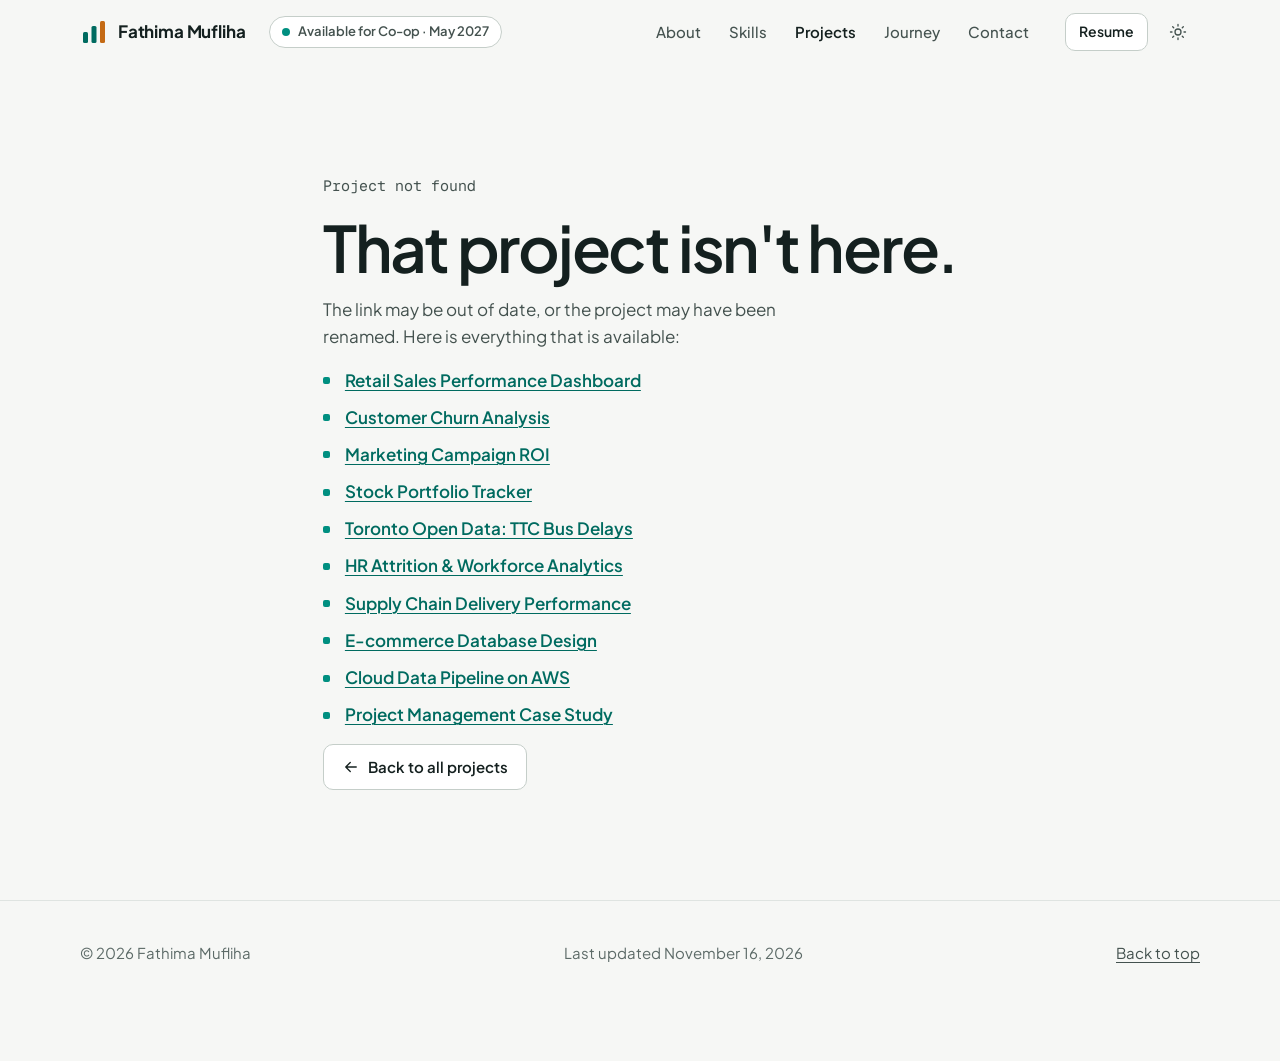
==== project.html @ ee8e6d37 "Add data analytics portfolio site A static, no-build portfolio for GitHub Pages: plain HTML, CSS and" ====
<!DOCTYPE html>
<html lang="en" data-theme="light">
<head>
  <meta charset="utf-8">
  <meta name="viewport" content="width=device-width, initial-scale=1">

  <!-- The title, description and social tags below are replaced with the project's own details when the page loads. -->
  <title>Project case study | Fathima Mufliha</title>
  <meta name="description" content="A data analytics case study by Fathima Mufliha: business problem, dataset, approach, tools, visuals, insights and recommendations.">
  <meta name="author" content="Fathima Mufliha">
  <link rel="canonical" href="https://fathimamuflihagit.github.io/Portfolio/project.html">

  <meta property="og:type" content="article">
  <meta property="og:site_name" content="Fathima Mufliha">
  <meta property="og:title" content="Project case study | Fathima Mufliha">
  <meta property="og:description" content="A data analytics case study: business problem, dataset, approach, tools, visuals, insights and recommendations.">
  <meta property="og:url" content="https://fathimamuflihagit.github.io/Portfolio/project.html">
  <meta property="og:image" content="https://fathimamuflihagit.github.io/Portfolio/assets/img/og-image.png">
  <meta name="twitter:card" content="summary_large_image">

  <meta name="theme-color" content="#f6f7f5">
  <link rel="icon" href="assets/img/favicon.svg" type="image/svg+xml">
  <link rel="icon" href="assets/img/favicon-32.png" sizes="32x32" type="image/png">
  <link rel="apple-touch-icon" href="assets/img/apple-touch-icon.png">

  <script>
    (function () {
      var root = document.documentElement;
      root.classList.add('js');
      try {
        var saved = localStorage.getItem('theme');
        if (saved === 'dark' || saved === 'light') root.setAttribute('data-theme', saved);
      } catch (e) {}
    })();
  </script>

  <link rel="preload" href="assets/fonts/plus-jakarta-sans-latin.woff2" as="font" type="font/woff2" crossorigin>
  <link rel="preload" href="data/site.json" as="fetch" crossorigin="anonymous">
  <link rel="preload" href="data/projects.json" as="fetch" crossorigin="anonymous">
  <link rel="stylesheet" href="css/style.css">
  <link rel="modulepreload" href="js/projects.js">
  <script type="module" src="js/main.js"></script>
</head>

<body data-page="project">
  <a class="skip-link" href="#main">Skip to content</a>

  <header class="site-header" id="site-header">
    <div class="progress" aria-hidden="true"><div class="progress__bar" id="progress-bar"></div></div>
    <div class="wrap nav">
      <a class="brand" href="./">
        <svg class="brand__mark" viewBox="0 0 28 28" aria-hidden="true" focusable="false">
          <rect x="3" y="14" width="5" height="11" rx="1.5"/>
          <rect x="11.5" y="8" width="5" height="17" rx="1.5"/>
          <rect class="brand__mark-alt" x="20" y="3" width="5" height="22" rx="1.5"/>
        </svg>
        <span class="brand__name" data-bind="person.name">Portfolio</span>
      </a>
      <a class="nav__avail" id="nav-avail" href="./#contact">
        <span class="pulse" aria-hidden="true"></span>
        <span data-bind="availability.pill">Availability</span>
      </a>

      <nav aria-label="Main">
        <ul class="nav__links" id="nav-links">
          <li><a class="nav__link" href="./#about">About</a></li>
          <li><a class="nav__link" href="./#skills">Skills</a></li>
          <li><a class="nav__link" href="./#projects" aria-current="true">Projects</a></li>
          <li><a class="nav__link" href="./#journey">Journey</a></li>
          <li><a class="nav__link" href="./#contact">Contact</a></li>
        </ul>
      </nav>

      <div class="nav__actions">
        <a class="btn btn--secondary btn--small nav__resume" href="assets/resume.pdf" data-resume download>Resume</a>
        <button class="icon-btn theme-toggle" id="theme-toggle" type="button" aria-label="Switch to dark theme">
          <svg class="icon icon--sun" viewBox="0 0 24 24" aria-hidden="true" focusable="false"><circle cx="12" cy="12" r="4"/><path d="M12 2v2M12 20v2M4.9 4.9l1.4 1.4M17.7 17.7l1.4 1.4M2 12h2M20 12h2M4.9 19.1l1.4-1.4M17.7 6.3l1.4-1.4"/></svg>
          <svg class="icon icon--moon" viewBox="0 0 24 24" aria-hidden="true" focusable="false"><path d="M20 14.5A8 8 0 0 1 9.5 4a8 8 0 1 0 10.5 10.5z"/></svg>
        </button>
        <button class="icon-btn menu-toggle" id="menu-toggle" type="button" aria-expanded="false" aria-controls="mobile-menu" aria-label="Open menu">
          <svg class="icon" viewBox="0 0 24 24" aria-hidden="true" focusable="false"><path d="M4 7h16M4 12h16M4 17h16"/></svg>
        </button>
      </div>
    </div>

    <div class="mobile-menu" id="mobile-menu" hidden>
      <a href="./#about">About</a>
      <a href="./#skills">Skills</a>
      <a href="./#projects">Projects</a>
      <a href="./#journey">Journey</a>
      <a href="./#contact">Contact</a>
      <a href="assets/resume.pdf" data-resume download>Download resume</a>
    </div>
  </header>

  <!-- The case study is built here from data/projects.json, using the ?id= in the address. -->
  <main id="main">
    <div id="case-root"></div>
  </main>

  <footer class="site-footer">
    <div class="wrap site-footer__inner">
      <p id="footer-copy"></p>
      <p id="footer-updated"></p>
      <a href="#main">Back to top</a>
    </div>

    <!-- Floating helpers (fixed to the corners of the screen) -->
    <a class="avail-pill" id="avail-pill" href="./#contact">
      <span class="pulse" aria-hidden="true"></span>
      <span data-bind="availability.pill">Availability</span>
    </a>
    <button class="to-top" id="to-top" type="button" aria-label="Back to top">
      <svg class="icon" viewBox="0 0 24 24" aria-hidden="true" focusable="false"><path d="M12 19V5M6 11l6-6 6 6"/></svg>
    </button>
  </footer>

  <div class="toast-region" id="toast-region" role="status" aria-live="polite"></div>

  <noscript>
    <div class="wrap load-error">
      <h2>This page needs JavaScript</h2>
      <p>The case study is loaded from a data file with JavaScript. Please enable JavaScript and reload the page.</p>
    </div>
  </noscript>

  <!--
    OPTIONAL ANALYTICS (GoatCounter). See the same comment at the bottom of index.html.

  <script data-goatcounter="https://YOURCODE.goatcounter.com/count" async src="https://gc.zgo.at/count.js"></script>
  -->
</body>
</html>
---- css/style.css ----
/* ==========================================================================
   Portfolio stylesheet
   --------------------------------------------------------------------------
   1. Fonts            6. Hero               11. Journey (timeline chart)
   2. Design tokens    7. Stats + sections   12. Certifications + notes
   3. Base             8. About + quick view 13. Contact + footer
   4. Shared pieces    9. Skills + featured  14. Floating UI
   5. Header + nav    10. Project grid       15. Case-study page
                                             16. Motion, print, forced colours
   To re-theme the site, change the values in section 2 only.
   ========================================================================== */

/* 1. Fonts ---------------------------------------------------------------- */

@font-face {
  font-family: "Plus Jakarta Sans";
  font-style: normal;
  font-weight: 200 800;
  font-display: swap;
  src: url("../assets/fonts/plus-jakarta-sans-latin.woff2") format("woff2");
  unicode-range: U+0000-00FF, U+0131, U+0152-0153, U+02BB-02BC, U+02C6, U+02DA,
    U+02DC, U+0304, U+0308, U+0329, U+2000-206F, U+20AC, U+2122, U+2191, U+2193,
    U+2212, U+2215, U+FEFF, U+FFFD;
}

@font-face {
  font-family: "Geist Mono";
  font-style: normal;
  font-weight: 100 900;
  font-display: swap;
  src: url("../assets/fonts/geist-mono-latin.woff2") format("woff2");
  unicode-range: U+0000-00FF, U+0131, U+0152-0153, U+02BB-02BC, U+02C6, U+02DA,
    U+02DC, U+0304, U+0308, U+0329, U+2000-206F, U+20AC, U+2122, U+2191, U+2193,
    U+2212, U+2215, U+FEFF, U+FFFD;
}

/* A metric-matched fallback so text does not jump when the web font arrives. */
@font-face {
  font-family: "Jakarta Fallback";
  src: local("Arial");
  size-adjust: 104%;
  ascent-override: 100%;
  descent-override: 21%;
  line-gap-override: 0%;
}

/* 2. Design tokens -------------------------------------------------------- */

:root {
  color-scheme: light;

  --font-sans: "Plus Jakarta Sans", "Jakarta Fallback", ui-sans-serif, system-ui,
    -apple-system, "Segoe UI", Roboto, sans-serif;
  --font-mono: "Geist Mono", ui-monospace, "SF Mono", Menlo, Consolas, monospace;

  /* Neutral base */
  --bg: #f6f7f5;
  --surface: #ffffff;
  --surface-2: #eceeeb;
  --ink: #14201f;
  --ink-2: #44524f;
  --muted: #5d6b68;
  --band: #ffffff;
  --field-bg: var(--bg);
  --line: #dfe4e1;
  --line-strong: #c5cec9;

  /* The one accent (deep teal) */
  --accent: #006b60;
  --accent-hover: #00574e;
  --accent-ink: #ffffff;
  --accent-soft: #e2f0ed;

  /* Chart colours: series 1 is the accent hue, series 2 is the supporting data colour */
  --series-1: #008f80;
  --series-2: #c46a14;
  --data-soft: #fbf0df;
  --data-ink: #8a5300;

  /* The dark "quick view" panel */
  --panel: #10302e;
  --panel-ink: #eef5f3;
  --panel-muted: #a9c4bf;
  --panel-line: rgba(255, 255, 255, 0.16);

  --shadow-lift: 0 1px 2px rgba(20, 32, 31, 0.05), 0 14px 32px -16px rgba(20, 32, 31, 0.22);
  --header-bg: rgba(246, 247, 245, 0.82);

  --radius-s: 6px;
  --radius-m: 10px;
  --radius-l: 16px;

  --maxw: 70rem;
  --gutter: clamp(1.25rem, 4vw, 2.5rem);
  --space-section: clamp(4.5rem, 10vw, 8rem);
  --header-h: 4rem;
}

:root[data-theme="dark"] {
  color-scheme: dark;

  --bg: #0d1517;
  --surface: #141d20;
  --surface-2: #1b272a;
  --ink: #e9efed;
  --ink-2: #c0cbc8;
  --muted: #93a3a0;
  --band: #141d20;
  --line: #233033;
  --line-strong: #33444a;

  --accent: #4fd1c0;
  --accent-hover: #74dfd0;
  --accent-ink: #06211e;
  --accent-soft: #12302f;

  --series-1: #1fa596;
  --series-2: #c7812a;
  --data-soft: #2a2113;
  --data-ink: #e3a64a;

  --panel: #16282a;
  --panel-ink: #e9efed;
  --panel-muted: #9fb4b0;
  --panel-line: rgba(255, 255, 255, 0.12);

  --shadow-lift: 0 1px 2px rgba(0, 0, 0, 0.4), 0 16px 36px -18px rgba(0, 0, 0, 0.7);
  --header-bg: rgba(13, 21, 23, 0.82);
}

/* 3. Base ----------------------------------------------------------------- */

*,
*::before,
*::after {
  box-sizing: border-box;
}

html {
  -webkit-text-size-adjust: 100%;
  text-size-adjust: 100%;
  scroll-behavior: smooth;
  scroll-padding-top: calc(var(--header-h) + 1.5rem);
}

body {
  margin: 0;
  background: var(--bg);
  color: var(--ink);
  font-family: var(--font-sans);
  font-size: 1.0625rem;
  line-height: 1.6;
  -webkit-font-smoothing: antialiased;
  text-rendering: optimizeLegibility;
  overflow-x: hidden;
}

h1,
h2,
h3,
h4,
p,
ul,
ol,
dl,
dd,
figure {
  margin: 0;
}

ul,
ol {
  padding: 0;
  list-style: none;
}

h1,
h2,
h3,
h4 {
  font-weight: 600;
  line-height: 1.15;
  letter-spacing: -0.02em;
  text-wrap: balance;
}

p {
  text-wrap: pretty;
}

img,
svg,
canvas,
iframe {
  display: block;
  max-width: 100%;
}

img {
  height: auto;
}

a {
  color: inherit;
}

button,
input,
textarea,
select {
  font: inherit;
  color: inherit;
}

button {
  cursor: pointer;
}

:focus-visible {
  outline: 2px solid var(--accent);
  outline-offset: 3px;
  border-radius: 4px;
}

::selection {
  background: var(--accent);
  color: var(--accent-ink);
}

[hidden] {
  display: none !important;
}

/* 4. Shared pieces -------------------------------------------------------- */

.wrap {
  width: min(100% - 2 * var(--gutter), var(--maxw));
  margin-inline: auto;
}

.sr-only {
  position: absolute;
  width: 1px;
  height: 1px;
  margin: -1px;
  padding: 0;
  overflow: hidden;
  clip: rect(0, 0, 0, 0);
  white-space: nowrap;
  border: 0;
}

.skip-link {
  position: absolute;
  left: 1rem;
  top: -4rem;
  z-index: 100;
  padding: 0.75rem 1rem;
  background: var(--ink);
  color: var(--bg);
  border-radius: var(--radius-m);
  font-weight: 600;
  text-decoration: none;
  transition: top 0.15s ease;
}

.skip-link:focus {
  top: 1rem;
}

.icon {
  width: 1.125rem;
  height: 1.125rem;
  flex: none;
  fill: none;
  stroke: currentColor;
  stroke-width: 1.75;
  stroke-linecap: round;
  stroke-linejoin: round;
}

/* Buttons */
.btn {
  display: inline-flex;
  align-items: center;
  justify-content: center;
  gap: 0.5rem;
  min-height: 2.875rem;
  padding: 0.625rem 1.125rem;
  border: 1px solid transparent;
  border-radius: var(--radius-m);
  font-size: 0.9375rem;
  font-weight: 600;
  line-height: 1.2;
  text-decoration: none;
  white-space: nowrap;
  transition: background-color 0.15s ease, border-color 0.15s ease, color 0.15s ease,
    transform 0.15s ease;
}

.btn:active {
  transform: translateY(1px);
}

.btn--primary {
  background: var(--accent);
  color: var(--accent-ink);
}

.btn--primary:hover {
  background: var(--accent-hover);
}

.btn--secondary {
  background: var(--surface);
  border-color: var(--line-strong);
  color: var(--ink);
}

.btn--secondary:hover {
  border-color: var(--ink);
}

.btn--small {
  min-height: 2.375rem;
  padding: 0.4rem 0.8rem;
  font-size: 0.875rem;
}

.btn--onpanel {
  background: var(--panel-ink);
  color: var(--panel);
}

.btn--onpanel:hover {
  background: #ffffff;
}

.btn--onpanel-ghost {
  border-color: var(--panel-line);
  color: var(--panel-ink);
}

.btn--onpanel-ghost:hover {
  border-color: var(--panel-ink);
}

.btn[disabled] {
  opacity: 0.6;
  cursor: progress;
}

/* Inline text links */
.text-link {
  color: var(--accent);
  font-weight: 600;
  text-decoration: underline;
  text-decoration-thickness: 1px;
  text-underline-offset: 0.2em;
}

.text-link:hover {
  text-decoration-thickness: 2px;
}

.text-link .icon {
  display: inline-block;
  width: 0.95em;
  height: 0.95em;
  margin-left: 0.2em;
  vertical-align: -0.1em;
}

/* Status badges: a dot plus a word, never colour alone */
.badge {
  display: inline-flex;
  align-items: center;
  gap: 0.4rem;
  padding: 0.2rem 0.6rem;
  border-radius: 999px;
  background: var(--surface-2);
  color: var(--ink-2);
  font-size: 0.8125rem;
  font-weight: 600;
  line-height: 1.4;
  white-space: nowrap;
}

.badge::before {
  content: "";
  width: 0.4375rem;
  height: 0.4375rem;
  border-radius: 50%;
  background: currentColor;
  flex: none;
}

.badge[data-status="completed"],
.badge[data-status="earned"] {
  background: var(--accent-soft);
  color: var(--accent);
}

.badge[data-status="in-progress"],
.badge[data-status="seeking"] {
  background: var(--data-soft);
  color: var(--data-ink);
}

.badge[data-status="planned"]::before,
.badge[data-status="coming-next"]::before {
  background: transparent;
  box-shadow: inset 0 0 0 1.5px currentColor;
}

/* Small neutral tags (roles, tools) */
.tag-list {
  display: flex;
  flex-wrap: wrap;
  gap: 0.375rem;
}

.tag {
  display: inline-block;
  padding: 0.15rem 0.55rem;
  border: 1px solid var(--line-strong);
  border-radius: var(--radius-s);
  color: var(--ink-2);
  font-size: 0.8125rem;
  font-weight: 500;
  line-height: 1.45;
  text-decoration: none;
  white-space: nowrap;
}

a.tag:hover {
  border-color: var(--accent);
  color: var(--accent);
}

.code {
  font-family: var(--font-mono);
  font-size: 0.8125em;
  letter-spacing: 0;
}

/* Placeholder shown where a TODO has not been filled in yet */
.pending {
  display: flex;
  gap: 0.75rem;
  align-items: flex-start;
  padding: 0.875rem 1rem;
  border: 1px dashed var(--line-strong);
  border-radius: var(--radius-m);
  color: var(--muted);
  font-size: 0.9375rem;
}

.pending .icon {
  margin-top: 0.2rem;
}

/* 5. Header + nav --------------------------------------------------------- */

.site-header {
  position: sticky;
  top: 0;
  z-index: 50;
  height: var(--header-h);
  border-bottom: 1px solid transparent;
  transition: background-color 0.2s ease, border-color 0.2s ease;
}

.site-header.is-scrolled,
.site-header.is-open {
  background: var(--header-bg);
  border-bottom-color: var(--line);
  -webkit-backdrop-filter: saturate(1.4) blur(14px);
  backdrop-filter: saturate(1.4) blur(14px);
}

.progress {
  position: absolute;
  inset: 0 0 auto 0;
  height: 2px;
  pointer-events: none;
}

.progress__bar {
  height: 100%;
  background: var(--accent);
  transform: scaleX(0);
  transform-origin: 0 50%;
}

.nav {
  display: flex;
  align-items: center;
  gap: 1.5rem;
  height: 100%;
}

.brand {
  display: inline-flex;
  align-items: center;
  gap: 0.625rem;
  min-height: 2.75rem;
  margin-right: auto;
  font-weight: 700;
  letter-spacing: -0.01em;
  text-decoration: none;
}

.brand__mark {
  width: 1.75rem;
  height: 1.75rem;
  flex: none;
}

.brand__mark rect {
  fill: var(--accent);
}

.brand__mark .brand__mark-alt {
  fill: var(--series-2);
}

.nav__links {
  display: none;
  align-items: center;
  gap: 0.25rem;
}

.nav__link {
  display: inline-flex;
  align-items: center;
  min-height: 2.75rem;
  padding: 0 0.75rem;
  border-radius: var(--radius-m);
  color: var(--ink-2);
  font-size: 0.9375rem;
  font-weight: 500;
  text-decoration: none;
  transition: color 0.15s ease, background-color 0.15s ease;
}

.nav__link:hover {
  color: var(--ink);
  background: var(--surface-2);
}

.nav__link[aria-current="true"] {
  color: var(--ink);
  font-weight: 600;
}

.nav__actions {
  display: flex;
  align-items: center;
  gap: 0.5rem;
}

.icon-btn {
  display: inline-grid;
  place-items: center;
  width: 2.75rem;
  height: 2.75rem;
  padding: 0;
  border: 1px solid transparent;
  border-radius: var(--radius-m);
  background: transparent;
  color: var(--ink-2);
  transition: background-color 0.15s ease, color 0.15s ease;
}

.icon-btn:hover {
  background: var(--surface-2);
  color: var(--ink);
}

.theme-toggle .icon--moon,
:root[data-theme="dark"] .theme-toggle .icon--sun {
  display: none;
}

:root[data-theme="dark"] .theme-toggle .icon--moon {
  display: block;
}

.nav__resume {
  display: none;
}

/* The persistent availability pill: in the header on wide screens, floating on small ones. */
.nav__avail {
  display: none;
}

@media (min-width: 68rem) {
  .brand {
    margin-right: 0;
  }

  .nav__avail {
    display: inline-flex;
    align-items: center;
    gap: 0.5rem;
    min-height: 2rem;
    margin-right: auto;
    padding: 0.2rem 0.75rem;
    border: 1px solid var(--line-strong);
    border-radius: 999px;
    background: var(--surface);
    color: var(--ink-2);
    font-size: 0.8125rem;
    font-weight: 600;
    text-decoration: none;
    white-space: nowrap;
    opacity: 0;
    visibility: hidden;
    transition: opacity 0.25s ease, visibility 0.25s, border-color 0.15s ease;
  }

  .nav__avail.is-visible {
    opacity: 1;
    visibility: visible;
  }

  .nav__avail:hover {
    border-color: var(--accent);
  }

}

.mobile-menu {
  position: absolute;
  inset: var(--header-h) 0 auto 0;
  padding: 0.5rem var(--gutter) 1.25rem;
  background: var(--bg);
  border-bottom: 1px solid var(--line);
  box-shadow: var(--shadow-lift);
}

.mobile-menu a {
  display: flex;
  align-items: center;
  min-height: 3rem;
  border-bottom: 1px solid var(--line);
  font-weight: 600;
  text-decoration: none;
}

.mobile-menu a:last-child {
  border-bottom: 0;
}

@media (min-width: 56rem) {
  .nav__links {
    display: flex;
  }

  .nav__resume {
    display: inline-flex;
  }

  .menu-toggle,
  .mobile-menu {
    display: none !important;
  }
}

/* 6. Hero ----------------------------------------------------------------- */

/* The content is anchored to the top (not centred) so that nothing moves
   when the text arrives from site.json: no layout shift. */
.hero {
  position: relative;
  display: flex;
  align-items: flex-start;
  min-height: calc(100svh - var(--header-h));
  padding-block: clamp(2.5rem, 7vh, 5rem) 9.5rem;
  overflow: hidden;
  isolation: isolate;
}

@media (min-width: 75rem) {
  .hero {
    padding-block: clamp(3.5rem, 15vh, 11rem) clamp(4rem, 10vh, 7rem);
  }
}

/* Soft plotting grid, faded towards the text side */
.hero__grid {
  position: absolute;
  inset: 0;
  z-index: -2;
  background-image: linear-gradient(to right, var(--line) 1px, transparent 1px),
    linear-gradient(to bottom, var(--line) 1px, transparent 1px);
  background-size: 4rem 4rem;
  background-position: center;
  opacity: 0.7;
  -webkit-mask-image: radial-gradient(120% 90% at 85% 55%, #000 0%, transparent 70%);
  mask-image: radial-gradient(120% 90% at 85% 55%, #000 0%, transparent 70%);
}

.hero__canvas {
  position: absolute;
  inset: 0;
  z-index: -1;
  width: 100%;
  height: 100%;
  -webkit-mask-image: linear-gradient(to bottom, transparent calc(100% - 9rem), #000 calc(100% - 6rem));
  mask-image: linear-gradient(to bottom, transparent calc(100% - 9rem), #000 calc(100% - 6rem));
}

/* On wide screens the lines live to the right of the headline, never behind it. */
@media (min-width: 75rem) {
  .hero__canvas {
    left: 60%;
    width: 40%;
    -webkit-mask-image: linear-gradient(to right, transparent 0%, transparent 25%, #000 70%);
    mask-image: linear-gradient(to right, transparent 0%, transparent 25%, #000 70%);
  }
}

.hero__inner {
  max-width: 54rem;
  visibility: hidden;
}

.hero__inner.is-ready {
  visibility: visible;
}

.hero__badge {
  display: inline-flex;
  align-items: center;
  gap: 0.5rem;
  min-height: 2rem;
  padding: 0.25rem 0.75rem;
  margin-bottom: 1.75rem;
  border: 1px solid var(--line-strong);
  border-radius: 999px;
  background: var(--surface);
  color: var(--ink-2);
  font-size: 0.875rem;
  font-weight: 600;
  text-decoration: none;
}

.hero__badge:hover {
  border-color: var(--accent);
}

.pulse {
  position: relative;
  width: 0.5rem;
  height: 0.5rem;
  border-radius: 50%;
  background: var(--series-1);
  flex: none;
}

.pulse::after {
  content: "";
  position: absolute;
  inset: -0.25rem;
  border-radius: 50%;
  border: 1px solid var(--series-1);
  opacity: 0;
  animation: pulse 2.4s ease-out infinite;
}

@keyframes pulse {
  0% {
    transform: scale(0.5);
    opacity: 0.8;
  }
  80%,
  100% {
    transform: scale(1.3);
    opacity: 0;
  }
}

.hero__title {
  display: flex;
  flex-direction: column;
  gap: 1rem;
}

.hero__name {
  font-size: 1.125rem;
  font-weight: 600;
  letter-spacing: -0.005em;
  color: var(--accent);
}

.hero__headline {
  font-size: clamp(2.375rem, 1.2rem + 5.4vw, 4.5rem);
  font-weight: 600;
  line-height: 1.04;
  letter-spacing: -0.035em;
}

.hero__roles {
  display: flex;
  flex-wrap: wrap;
  align-items: baseline;
  gap: 0.25rem 0.6rem;
  margin-top: 1.75rem;
  color: var(--ink-2);
  font-size: clamp(1.0625rem, 0.95rem + 0.5vw, 1.25rem);
}

.rotator {
  display: inline-grid;
  overflow: hidden;
  height: 1.6em;
  line-height: 1.6;
  color: var(--ink);
  font-weight: 600;
}

.rotator__item {
  grid-area: 1 / 1;
  white-space: nowrap;
  opacity: 0;
  transform: translateY(70%);
  transition: opacity 0.45s ease, transform 0.45s cubic-bezier(0.2, 0.7, 0.2, 1);
}

.rotator__item.is-active {
  opacity: 1;
  transform: none;
}

.rotator__item.is-leaving {
  opacity: 0;
  transform: translateY(-70%);
}

.hero__roles-static {
  color: var(--ink);
  font-weight: 600;
}

.hero__actions {
  display: flex;
  flex-wrap: wrap;
  gap: 0.75rem;
  margin-top: 2.25rem;
}

.hero__meta {
  margin-top: 2rem;
  color: var(--muted);
  font-size: 0.9375rem;
}

/* 7. Stats + section scaffolding ------------------------------------------ */

.stats {
  border-block: 1px solid var(--line);
  background: var(--band);
}

.stats__list {
  display: grid;
  grid-template-columns: repeat(2, minmax(0, 1fr));
}

.stat {
  padding: 1.75rem 1rem 1.75rem 0;
}

@media (max-width: 47.99rem) {
  .stat:nth-child(even) {
    padding-left: 1.25rem;
    border-left: 1px solid var(--line);
  }

  .stat:nth-child(n + 3) {
    border-top: 1px solid var(--line);
  }
}

.stat__value {
  display: block;
  font-size: clamp(2.25rem, 1.6rem + 2.4vw, 3.25rem);
  font-weight: 600;
  line-height: 1;
  letter-spacing: -0.03em;
}

.stat__label {
  display: block;
  margin-top: 0.5rem;
  color: var(--muted);
  font-size: 0.9375rem;
}

@media (min-width: 48rem) {
  .stats__list {
    grid-template-columns: repeat(4, minmax(0, 1fr));
  }

  .stat {
    padding: 2.25rem 1.5rem;
    border-left: 1px solid var(--line);
  }

  .stat:first-child {
    padding-left: 0;
    border-left: 0;
  }
}

.section {
  padding-block: var(--space-section);
}

.section--flush {
  padding-top: 0;
}

/* A white band. Cards inside it switch to the page colour so they still stand out. */
.section--tint {
  background: var(--band);
  border-block: 1px solid var(--line);
  --surface: var(--bg);
  --field-bg: var(--band);
}

.section__grid {
  display: grid;
  gap: 2rem;
}

.section__title {
  font-size: clamp(1.75rem, 1.3rem + 1.9vw, 2.625rem);
  letter-spacing: -0.03em;
  line-height: 1.08;
}

.section__intro {
  margin-top: 1rem;
  max-width: 34rem;
  color: var(--ink-2);
}

.section__head--wide {
  max-width: 44rem;
  margin-bottom: clamp(2rem, 5vw, 3.5rem);
}

.section__cta {
  display: flex;
  flex-wrap: wrap;
  gap: 0.75rem 1.5rem;
  align-items: center;
  margin-top: clamp(2rem, 5vw, 3rem);
}

@media (min-width: 60rem) {
  .section__grid {
    grid-template-columns: minmax(0, 4fr) minmax(0, 8fr);
    gap: 4rem;
  }

  .section__grid > .section__head {
    position: sticky;
    top: calc(var(--header-h) + 2rem);
    align-self: start;
  }
}

/* 8. About + recruiter quick view ----------------------------------------- */

.about {
  display: grid;
  gap: 2.5rem;
}

.about__text > p {
  max-width: 38rem;
  font-size: clamp(1.125rem, 1rem + 0.5vw, 1.3125rem);
  line-height: 1.55;
  color: var(--ink);
}

.about__text > p + p {
  margin-top: 1.1em;
  color: var(--ink-2);
}

.about__aside {
  display: grid;
  gap: 1.25rem;
  align-content: start;
}

.portrait {
  width: 100%;
  max-width: 17rem;
  aspect-ratio: 4 / 5;
  border-radius: var(--radius-l);
  border: 1px solid var(--line);
  background: var(--surface-2);
  overflow: hidden;
}

.portrait img {
  width: 100%;
  height: 100%;
  object-fit: cover;
}

.portrait--placeholder {
  display: grid;
  place-items: center;
  background: linear-gradient(to right, var(--line) 1px, transparent 1px) 0 0 / 2rem 2rem,
    linear-gradient(to bottom, var(--line) 1px, transparent 1px) 0 0 / 2rem 2rem, var(--surface);
  color: var(--accent);
  font-size: 3.5rem;
  font-weight: 600;
  letter-spacing: -0.04em;
}

.learning {
  max-width: 30rem;
  margin-top: 2.5rem;
  padding: 1.25rem;
  border: 1px solid var(--line);
  border-radius: var(--radius-l);
  background: var(--surface);
}

.learning__head {
  display: flex;
  flex-wrap: wrap;
  justify-content: space-between;
  align-items: baseline;
  gap: 0.25rem 1rem;
}

.learning__title {
  font-size: 1rem;
  letter-spacing: -0.01em;
}

.learning__date {
  color: var(--muted);
  font-size: 0.8125rem;
}

.learning p {
  margin-top: 0.5rem;
  color: var(--ink-2);
  font-size: 0.9375rem;
}

.learning ul {
  margin-top: 0.625rem;
  display: grid;
  gap: 0.375rem;
  font-size: 0.9375rem;
}

.learning li {
  position: relative;
  padding-left: 1.125rem;
}

.learning li::before {
  content: "";
  position: absolute;
  left: 0;
  top: 0.62em;
  width: 0.4375rem;
  height: 0.4375rem;
  border-radius: 2px;
  background: var(--series-1);
}

.subhead {
  margin-top: clamp(3rem, 7vw, 4.5rem);
  font-size: 1.3125rem;
  letter-spacing: -0.02em;
}

.bring {
  display: grid;
  margin-top: 1.25rem;
  border-top: 1px solid var(--line);
}

.bring__item {
  padding-block: 1.5rem;
  border-bottom: 1px solid var(--line);
}

.bring__item h4 {
  font-size: 1.125rem;
}

.bring__item p {
  margin-top: 0.5rem;
  color: var(--ink-2);
  font-size: 0.9875rem;
}

@media (min-width: 44rem) {
  .about {
    grid-template-columns: minmax(0, 1fr) 17rem;
    gap: 3rem;
  }

  .bring {
    grid-template-columns: repeat(3, minmax(0, 1fr));
  }

  .bring__item {
    padding: 1.75rem 1.5rem 0.5rem;
    border-bottom: 0;
    border-left: 1px solid var(--line);
  }

  .bring__item:first-child {
    padding-left: 0;
    border-left: 0;
  }
}

.quickview {
  padding: clamp(1.75rem, 5vw, 3.5rem);
  border-radius: clamp(1rem, 2.5vw, 1.75rem);
  background: var(--panel);
  color: var(--panel-ink);
}

.quickview__grid {
  display: grid;
  gap: 2rem;
}

.quickview h2 {
  font-size: clamp(1.5rem, 1.2rem + 1.4vw, 2.125rem);
  letter-spacing: -0.025em;
}

.quickview__summary {
  margin-top: 1rem;
  color: var(--panel-ink);
  font-size: 1.0625rem;
  line-height: 1.6;
}

.quickview__actions {
  display: flex;
  flex-wrap: wrap;
  gap: 0.75rem;
  margin-top: 1.75rem;
}

.quickview__facts {
  display: grid;
  align-content: start;
}

.quickview__facts > div {
  display: grid;
  gap: 0.15rem;
  padding-block: 0.875rem;
  border-top: 1px solid var(--panel-line);
}

.quickview__facts > div:last-child {
  border-bottom: 1px solid var(--panel-line);
}

.quickview__facts dt {
  color: var(--panel-muted);
  font-size: 0.875rem;
}

.quickview__facts dd {
  font-weight: 500;
}

@media (min-width: 56rem) {
  .quickview__grid {
    grid-template-columns: minmax(0, 6fr) minmax(0, 5fr);
    gap: 4rem;
  }

  .quickview__facts > div {
    grid-template-columns: 9.5rem minmax(0, 1fr);
    gap: 1rem;
  }
}

/* 9. Skills + featured projects ------------------------------------------- */

.skills__note {
  color: var(--ink-2);
  max-width: 36rem;
}

.skills {
  display: grid;
  gap: 2rem 2.5rem;
}

.skill-group__name {
  padding-bottom: 0.75rem;
  border-bottom: 1px solid var(--line);
  font-size: 1rem;
  letter-spacing: -0.01em;
}

.chip-list {
  display: flex;
  flex-wrap: wrap;
  gap: 0.5rem;
  margin-top: 1rem;
}

.skill-chip {
  display: inline-flex;
  align-items: center;
  gap: 0.625rem;
  min-height: 2.875rem;
  padding: 0.375rem 0.875rem 0.375rem 0.4375rem;
  border: 1px solid var(--line-strong);
  border-radius: var(--radius-m);
  background: var(--surface);
  text-align: left;
  transition: border-color 0.15s ease, transform 0.15s ease, box-shadow 0.15s ease;
}

.skill-chip:hover {
  border-color: var(--accent);
  transform: translateY(-2px);
  box-shadow: var(--shadow-lift);
}

.skill-chip__icon {
  display: grid;
  place-items: center;
  width: 2rem;
  height: 2rem;
  flex: none;
  border-radius: var(--radius-s);
  background: var(--surface-2);
  color: var(--ink);
  font-family: var(--font-mono);
  font-size: 0.6875rem;
  font-weight: 600;
  letter-spacing: -0.02em;
}

.skill-chip__icon svg {
  width: 1.0625rem;
  height: 1.0625rem;
  fill: currentColor;
}

.skill-chip__text {
  display: grid;
  line-height: 1.25;
}

.skill-chip__name {
  font-size: 0.9375rem;
  font-weight: 600;
}

.skill-chip__detail {
  color: var(--muted);
  font-size: 0.75rem;
}

.skill-chip__count {
  margin-left: 0.125rem;
  color: var(--muted);
  font-size: 0.8125rem;
  font-variant-numeric: tabular-nums;
}

.concepts {
  margin-top: 0.875rem;
  color: var(--muted);
  font-size: 0.875rem;
}

@media (min-width: 40rem) {
  .skills {
    grid-template-columns: repeat(2, minmax(0, 1fr));
  }
}

/* Featured projects: large alternating rows rather than cards */
.feature {
  display: grid;
  gap: 1.5rem;
  padding-block: clamp(2rem, 5vw, 3.5rem);
  border-top: 1px solid var(--line);
}

.feature:last-child {
  border-bottom: 1px solid var(--line);
}

.feature__media {
  display: block;
  aspect-ratio: 16 / 9;
  border-radius: var(--radius-l);
  border: 1px solid var(--line);
  background: var(--panel);
  overflow: hidden;
}

.feature__media img {
  width: 100%;
  height: 100%;
  object-fit: cover;
  transition: transform 0.5s cubic-bezier(0.2, 0.7, 0.2, 1);
}

.feature:hover .feature__media img {
  transform: scale(1.025);
}

.feature__meta {
  display: flex;
  flex-wrap: wrap;
  align-items: center;
  gap: 0.5rem 0.75rem;
  color: var(--muted);
  font-size: 0.875rem;
}

.feature__title {
  margin-top: 0.875rem;
  font-size: clamp(1.5rem, 1.25rem + 1.1vw, 2rem);
  letter-spacing: -0.025em;
}

.feature__title a {
  text-decoration: none;
}

.feature__title a:hover {
  color: var(--accent);
}

.feature__tagline {
  margin-top: 0.75rem;
  color: var(--ink-2);
}

.feature__steps {
  display: grid;
  gap: 0.5rem;
  margin-top: 1.25rem;
  counter-reset: step;
}

.feature__steps li {
  display: grid;
  grid-template-columns: 1.5rem minmax(0, 1fr) auto;
  gap: 0.625rem;
  align-items: baseline;
  padding-top: 0.5rem;
  border-top: 1px solid var(--line);
  font-size: 0.9375rem;
  counter-increment: step;
}

.feature__steps li::before {
  content: counter(step);
  color: var(--muted);
  font-family: var(--font-mono);
  font-size: 0.75rem;
}

.feature__steps span:last-child {
  color: var(--muted);
  font-size: 0.8125rem;
}

.feature__cta {
  margin-top: 1.5rem;
}

@media (min-width: 56rem) {
  .feature {
    grid-template-columns: minmax(0, 7fr) minmax(0, 5fr);
    gap: 3.5rem;
    align-items: center;
  }

  .feature:nth-child(even) {
    grid-template-columns: minmax(0, 5fr) minmax(0, 7fr);
  }

  .feature:nth-child(even) .feature__media {
    order: 2;
  }
}

/* 10. Project grid + filters ---------------------------------------------- */

.filters {
  display: grid;
  gap: 1rem;
  padding-bottom: 1.5rem;
  border-bottom: 1px solid var(--line);
}

.filters__search {
  position: relative;
  max-width: 26rem;
}

.filters__search .icon {
  position: absolute;
  left: 0.875rem;
  top: 50%;
  transform: translateY(-50%);
  color: var(--muted);
  pointer-events: none;
}

.filters__search input {
  width: 100%;
  min-height: 2.875rem;
  padding: 0.5rem 0.875rem 0.5rem 2.625rem;
  border: 1px solid var(--line-strong);
  border-radius: var(--radius-m);
  background: var(--surface);
}

.filters__search input::placeholder {
  color: var(--muted);
  opacity: 1;
}

.filters__group {
  display: flex;
  align-items: baseline;
  gap: 0.75rem;
}

.filters__label {
  flex: none;
  width: 2.5rem;
  color: var(--muted);
  font-size: 0.875rem;
}

.filters__options {
  display: flex;
  flex-wrap: wrap;
  gap: 0.375rem;
}

.filter-btn {
  min-height: 2.25rem;
  padding: 0.25rem 0.75rem;
  border: 1px solid var(--line-strong);
  border-radius: 999px;
  background: transparent;
  color: var(--ink-2);
  font-size: 0.875rem;
  font-weight: 500;
  white-space: nowrap;
  transition: background-color 0.15s ease, border-color 0.15s ease, color 0.15s ease;
}

.filter-btn:hover {
  border-color: var(--ink);
  color: var(--ink);
}

.filter-btn[aria-pressed="true"] {
  background: var(--ink);
  border-color: var(--ink);
  color: var(--bg);
}

.filters__status {
  display: flex;
  flex-wrap: wrap;
  align-items: center;
  gap: 0.5rem 1rem;
  min-height: 2.375rem;
  margin-top: 1.25rem;
  color: var(--muted);
  font-size: 0.9375rem;
}

.filters__reset {
  padding: 0.25rem 0;
  border: 0;
  background: none;
  color: var(--accent);
  font-size: 0.9375rem;
  font-weight: 600;
  text-decoration: underline;
  text-underline-offset: 0.2em;
}

.pgrid {
  display: grid;
  grid-template-columns: repeat(auto-fill, minmax(min(100%, 19.5rem), 1fr));
  gap: 1.25rem;
  margin-top: 1rem;
}

.pcard {
  position: relative;
  display: flex;
  flex-direction: column;
  border: 1px solid var(--line);
  border-radius: var(--radius-l);
  background: var(--surface);
  overflow: hidden;
  transition: transform 0.2s ease, box-shadow 0.2s ease, border-color 0.2s ease;
}

.pcard:hover,
.pcard:focus-within {
  transform: translateY(-3px);
  border-color: var(--line-strong);
  box-shadow: var(--shadow-lift);
}

.pcard__visual {
  position: relative;
  z-index: 2;
  display: flex;
  flex-direction: column;
  height: 11.5rem;
  padding: 0.875rem 1rem 0.5rem;
  border-bottom: 1px solid var(--line);
}

.pcard__visual--cover {
  padding: 0;
  z-index: 0;
  background: var(--panel);
}

.pcard__visual--cover img {
  width: 100%;
  height: 100%;
  object-fit: cover;
}

.pcard__chart-head {
  display: flex;
  justify-content: space-between;
  align-items: baseline;
  gap: 0.5rem;
  color: var(--ink-2);
  font-size: 0.8125rem;
  font-weight: 500;
  line-height: 1.3;
}

.sample-tag {
  flex: none;
  padding: 0.05rem 0.45rem;
  border-radius: 999px;
  background: var(--surface-2);
  color: var(--muted);
  font-size: 0.6875rem;
  font-weight: 600;
  white-space: nowrap;
}

.pcard__chart {
  position: relative;
  flex: 1;
  min-height: 0;
  margin-top: 0.375rem;
}

.chart-legend {
  display: flex;
  flex-wrap: wrap;
  gap: 0.25rem 0.875rem;
  color: var(--ink-2);
  font-size: 0.75rem;
}

.chart-legend span {
  display: inline-flex;
  align-items: center;
  gap: 0.375rem;
}

.chart-legend i {
  width: 0.875rem;
  height: 2px;
  border-radius: 1px;
  background: var(--series-1);
}

.chart-legend span:nth-child(2) i {
  background: var(--series-2);
}

.chart-legend--bar i {
  width: 0.625rem;
  height: 0.625rem;
  border-radius: 2px;
}

.pcard__body {
  display: flex;
  flex-direction: column;
  flex: 1;
  gap: 0.625rem;
  padding: 1.125rem 1.125rem 1.25rem;
}

.pcard__top {
  display: flex;
  flex-wrap: wrap;
  justify-content: space-between;
  align-items: center;
  gap: 0.5rem;
  color: var(--muted);
  font-size: 0.8125rem;
}

.pcard__title {
  font-size: 1.1875rem;
  letter-spacing: -0.02em;
}

.pcard__title a {
  text-decoration: none;
}

/* Makes the whole card clickable while keeping one real link for assistive tech */
.pcard__title a::after {
  content: "";
  position: absolute;
  inset: 0;
  z-index: 1;
}

.pcard__title a:focus-visible {
  outline: none;
}

.pcard:has(.pcard__title a:focus-visible) {
  outline: 2px solid var(--accent);
  outline-offset: 3px;
}

.pcard__tagline {
  color: var(--ink-2);
  font-size: 0.9375rem;
  line-height: 1.5;
}

.pcard__tools {
  margin-top: auto;
  padding-top: 0.5rem;
}

.empty-state {
  grid-column: 1 / -1;
  padding: 3rem 1.5rem;
  border: 1px dashed var(--line-strong);
  border-radius: var(--radius-l);
  text-align: center;
  color: var(--ink-2);
}

.empty-state p + p {
  margin-top: 0.75rem;
}

/* How I work: six real steps in order */
.process {
  display: grid;
  gap: 0;
  counter-reset: step;
}

.process__step {
  position: relative;
  display: grid;
  grid-template-columns: 2.5rem minmax(0, 1fr);
  column-gap: 1rem;
  padding-bottom: 1.5rem;
  counter-increment: step;
}

.process__step::before {
  content: counter(step);
  grid-row: 1 / span 2;
  display: grid;
  place-items: center;
  width: 2.5rem;
  height: 2.5rem;
  border: 1px solid var(--line-strong);
  border-radius: 50%;
  background: var(--surface);
  font-family: var(--font-mono);
  font-size: 0.8125rem;
  font-weight: 500;
  z-index: 1;
}

.process__step::after {
  content: "";
  position: absolute;
  left: 1.25rem;
  top: 2.5rem;
  bottom: 0;
  width: 1px;
  background: var(--line-strong);
}

.process__step:last-child::after {
  display: none;
}

.process__name {
  align-self: center;
  font-size: 1.125rem;
}

.process__text {
  grid-column: 2;
  margin-top: 0.25rem;
  color: var(--ink-2);
  font-size: 0.9375rem;
}

@media (min-width: 60rem) {
  .process {
    grid-template-columns: repeat(6, minmax(0, 1fr));
    gap: 1.5rem;
  }

  .process__step {
    display: block;
    padding-bottom: 0;
  }

  .process__step::before {
    margin-bottom: 1rem;
  }

  .process__step::after {
    left: 2.5rem;
    right: -1.5rem;
    top: 1.25rem;
    bottom: auto;
    width: auto;
    height: 1px;
  }

  .process__text {
    margin-top: 0.5rem;
  }
}

/* 11. Journey: a small Gantt chart ---------------------------------------- */

.gantt {
  --label-w: 11rem;
  padding: clamp(1.25rem, 3vw, 2rem);
  padding-top: clamp(1.5rem, 4vw, 3rem);
  border: 1px solid var(--line);
  border-radius: var(--radius-l);
  background: var(--surface);
}

.gantt__body {
  position: relative;
  display: grid;
  gap: 0.875rem;
}

.gantt__row {
  display: grid;
  grid-template-columns: var(--label-w) minmax(0, 1fr);
  align-items: center;
}

.gantt__label {
  display: flex;
  flex-wrap: wrap;
  align-items: center;
  gap: 0.25rem 0.5rem;
  padding-right: 1rem;
  font-size: 0.9375rem;
  font-weight: 600;
  line-height: 1.3;
}

.gantt__track {
  position: relative;
  display: grid;
  grid-template-columns: repeat(var(--cols), minmax(0, 1fr));
  align-items: center;
  height: 2.5rem;
  background-image: linear-gradient(to right, var(--line) 1px, transparent 1px);
  background-size: calc(100% / var(--cols)) 100%;
  border-right: 1px solid var(--line);
}

.gantt__bar {
  grid-row: 1;
  display: flex;
  align-items: center;
  height: 1.75rem;
  margin-inline: 2px;
  padding-inline: 0.625rem;
  border-radius: var(--radius-s);
  background: var(--accent);
  color: var(--accent-ink);
  font-size: 0.75rem;
  font-weight: 600;
  white-space: nowrap;
  overflow: hidden;
}

.gantt__bar[data-status="coming-next"] {
  background: var(--accent-soft);
  color: var(--accent);
  box-shadow: inset 0 0 0 1px var(--accent);
}

.gantt__bar[data-status="seeking"] {
  background: var(--data-soft);
  color: var(--data-ink);
  box-shadow: inset 0 0 0 1px var(--series-2);
}

.gantt__milestone {
  position: relative;
  z-index: 1;
  grid-row: 1;
  justify-self: end;
  padding-left: 0.375rem;
  background: var(--surface);
  display: flex;
  flex-direction: row-reverse;
  align-items: center;
  gap: 0.5rem;
  margin-right: -0.375rem;
  font-size: 0.8125rem;
  font-weight: 600;
  white-space: nowrap;
}

.gantt__milestone--right {
  justify-self: start;
  flex-direction: row;
  margin-right: 0;
  margin-left: -0.375rem;
}

.gantt__milestone::before {
  content: "";
  width: 0.75rem;
  height: 0.75rem;
  flex: none;
  background: var(--ink);
  box-shadow: 0 0 0 2px var(--surface);
  transform: rotate(45deg);
}

/* "Today" marker: one segment per track, joined across the row gaps on wide screens. */
.gantt--today .gantt__track::after {
  content: "";
  position: absolute;
  left: var(--today);
  top: -0.4375rem;
  bottom: -0.4375rem;
  width: 2px;
  margin-left: -1px;
  background: var(--ink);
  pointer-events: none;
}

.gantt--today .gantt__row:first-child .gantt__track::before {
  content: "Today";
  position: absolute;
  left: var(--today);
  bottom: calc(100% + 0.4375rem);
  transform: translateX(-50%);
  padding: 0.1rem 0.45rem;
  border-radius: var(--radius-s);
  background: var(--ink);
  color: var(--bg);
  font-size: 0.6875rem;
  font-weight: 600;
  line-height: 1.5;
  white-space: nowrap;
}

.gantt__axis {
  display: grid;
  grid-template-columns: var(--label-w) minmax(0, 1fr);
  margin-top: 0.625rem;
}

.gantt__months {
  grid-column: 2;
  display: grid;
  grid-template-columns: repeat(var(--cols), minmax(0, 1fr));
  border-top: 1px solid var(--line-strong);
  color: var(--muted);
  font-family: var(--font-mono);
  font-size: 0.6875rem;
  font-variant-numeric: tabular-nums;
}

.gantt__months > span {
  padding-top: 0.4rem;
  padding-left: 0.25rem;
  white-space: nowrap;
}

.gantt__months b {
  display: block;
  color: var(--ink-2);
  font-weight: 600;
}

.gantt__months .is-short {
  display: none;
}

@media (max-width: 43.99rem) {
  .gantt {
    --label-w: 0px;
  }

  .gantt__row {
    grid-template-columns: minmax(0, 1fr);
    gap: 0.25rem;
  }

  .gantt__row .gantt__label:empty {
    display: none;
  }

  .gantt__body {
    gap: 1rem;
  }

  .gantt--today .gantt__track::after {
    top: 0;
    bottom: 0;
  }

  .gantt--today .gantt__row:first-child .gantt__track {
    margin-top: 1.5rem;
  }

  .gantt--today .gantt__row:first-child .gantt__track::before {
    bottom: calc(100% + 0.25rem);
  }

  .gantt__bar {
    padding-inline: 0.375rem;
    font-size: 0;
  }

  .gantt__months .is-long {
    display: none;
  }

  .gantt__months .is-short {
    display: inline;
  }
}

.phases {
  display: grid;
  gap: 0;
  margin-top: 2.5rem;
  border-top: 1px solid var(--line);
}

.phase {
  display: grid;
  gap: 0.75rem;
  padding-block: 1.75rem;
  border-bottom: 1px solid var(--line);
}

.phase__head {
  display: flex;
  flex-wrap: wrap;
  align-items: center;
  gap: 0.5rem 0.75rem;
}

.phase__title {
  font-size: 1.25rem;
}

.phase__dates {
  width: 100%;
  color: var(--muted);
  font-size: 0.875rem;
}

.phase__summary {
  color: var(--ink-2);
}

.course-list {
  display: grid;
  gap: 0.375rem 2rem;
  margin-top: 0.75rem;
  font-size: 0.9375rem;
}

.course-list li {
  display: grid;
  grid-template-columns: 6rem minmax(0, 1fr);
  gap: 0.75rem;
  align-items: baseline;
}

.course-list--plain li {
  grid-template-columns: minmax(0, 1fr);
}

.course-list .code {
  color: var(--muted);
}

.cert-inline {
  margin-top: 1.5rem;
  color: var(--ink-2);
  font-size: 0.9375rem;
}

@media (min-width: 56rem) {
  .phase {
    grid-template-columns: minmax(0, 4fr) minmax(0, 8fr);
    gap: 3rem;
  }

  .course-list {
    margin-top: 0;
  }
}

/* 12. Certifications + notes ---------------------------------------------- */

.certs {
  display: grid;
  gap: 1rem;
}

.cert {
  display: flex;
  flex-direction: column;
  gap: 0.375rem;
  padding: 1.25rem;
  border: 1px solid var(--line);
  border-radius: var(--radius-l);
  background: var(--surface);
  transition: transform 0.2s ease, box-shadow 0.2s ease;
}

.cert:hover {
  transform: translateY(-3px);
  box-shadow: var(--shadow-lift);
}

.cert__top {
  display: flex;
  justify-content: space-between;
  align-items: center;
  gap: 0.75rem;
  color: var(--muted);
  font-size: 0.875rem;
}

.cert__name {
  margin-top: 0.375rem;
  font-size: 1.0625rem;
  line-height: 1.3;
}

.cert__note {
  color: var(--muted);
  font-size: 0.875rem;
}

.cert__links {
  display: flex;
  flex-wrap: wrap;
  gap: 0.25rem 1.25rem;
  margin-top: auto;
  padding-top: 0.75rem;
  font-size: 0.9375rem;
}

@media (min-width: 36rem) {
  .certs {
    grid-template-columns: repeat(2, minmax(0, 1fr));
  }
}

.notes {
  border-top: 1px solid var(--line);
}

.note-item {
  display: grid;
  gap: 0.375rem;
  width: 100%;
  padding: 1.5rem 0;
  border: 0;
  border-bottom: 1px solid var(--line);
  background: none;
  text-align: left;
}

.note-item__date {
  color: var(--muted);
  font-size: 0.875rem;
}

.note-item__title {
  font-size: 1.25rem;
  font-weight: 600;
  letter-spacing: -0.02em;
  line-height: 1.25;
}

.note-item:hover .note-item__title {
  color: var(--accent);
}

.note-item__summary {
  color: var(--ink-2);
  font-size: 0.9875rem;
}

.note-dialog {
  width: min(100% - 2rem, 44rem);
  max-height: min(100dvh - 2rem, 52rem);
  padding: 0;
  border: 1px solid var(--line);
  border-radius: var(--radius-l);
  background: var(--surface);
  color: var(--ink);
  box-shadow: var(--shadow-lift);
}

.note-dialog::backdrop {
  background: rgba(8, 14, 14, 0.55);
  -webkit-backdrop-filter: blur(3px);
  backdrop-filter: blur(3px);
}

.note-dialog__bar {
  position: sticky;
  top: 0;
  display: flex;
  justify-content: space-between;
  align-items: center;
  gap: 1rem;
  padding: 0.625rem 0.75rem 0.625rem 1.5rem;
  border-bottom: 1px solid var(--line);
  background: var(--surface);
  color: var(--muted);
  font-size: 0.875rem;
}

.note-dialog__body {
  padding: 1.5rem clamp(1.25rem, 4vw, 2.5rem) 2.5rem;
}

.prose {
  max-width: 38rem;
}

.prose h1 {
  font-size: clamp(1.625rem, 1.3rem + 1.4vw, 2.125rem);
  letter-spacing: -0.03em;
}

.prose h2 {
  margin-top: 2em;
  font-size: 1.3125rem;
}

.prose h3 {
  margin-top: 1.6em;
  font-size: 1.125rem;
}

.prose p,
.prose ul,
.prose ol,
.prose pre,
.prose blockquote {
  margin-top: 1em;
}

.prose ul,
.prose ol {
  padding-left: 1.375rem;
  display: grid;
  gap: 0.4em;
}

.prose ul {
  list-style: disc;
}

.prose ol {
  list-style: decimal;
}

.prose li::marker {
  color: var(--muted);
}

.prose a {
  color: var(--accent);
  text-underline-offset: 0.2em;
}

.prose code {
  padding: 0.1em 0.35em;
  border-radius: 4px;
  background: var(--surface-2);
  font-family: var(--font-mono);
  font-size: 0.875em;
}

.prose pre {
  padding: 1rem 1.125rem;
  border: 1px solid var(--line);
  border-radius: var(--radius-m);
  background: var(--bg);
  overflow-x: auto;
  font-size: 0.875rem;
  line-height: 1.6;
}

.prose pre code {
  padding: 0;
  background: none;
  font-size: inherit;
}

.prose blockquote {
  padding-left: 1rem;
  border-left: 2px solid var(--accent);
  color: var(--ink-2);
}

/* 13. Contact + footer ---------------------------------------------------- */

.contact {
  display: grid;
  gap: 3rem;
}

.contact__closing {
  margin-top: 1.25rem;
  max-width: 30rem;
  color: var(--ink-2);
  font-size: 1.125rem;
}

.contact__links {
  margin-top: 2rem;
  border-top: 1px solid var(--line);
}

.contact-row {
  display: flex;
  flex-wrap: wrap;
  justify-content: space-between;
  align-items: center;
  gap: 0.25rem 1rem;
  min-height: 3.5rem;
  padding-block: 0.5rem;
  border-bottom: 1px solid var(--line);
}

.contact-row__label {
  color: var(--muted);
  font-size: 0.9375rem;
}

.contact-row__value {
  display: inline-flex;
  align-items: center;
  gap: 0.25rem;
  min-width: 0;
  font-weight: 600;
}

.contact-row__value a {
  overflow-wrap: anywhere;
  text-decoration: underline;
  text-decoration-thickness: 1px;
  text-underline-offset: 0.2em;
}

.contact-row__value a:hover {
  color: var(--accent);
}

.form {
  display: grid;
  gap: 1.125rem;
  padding: clamp(1.25rem, 4vw, 2rem);
  border: 1px solid var(--line);
  border-radius: var(--radius-l);
  background: var(--surface);
}

.form__intro {
  color: var(--ink-2);
  font-size: 0.9875rem;
}

.field {
  display: grid;
  gap: 0.375rem;
}

.field label {
  font-size: 0.9375rem;
  font-weight: 600;
}

.field input,
.field textarea {
  width: 100%;
  min-height: 2.875rem;
  padding: 0.625rem 0.875rem;
  border: 1px solid var(--line-strong);
  border-radius: var(--radius-m);
  background: var(--field-bg);
}

.field textarea {
  min-height: 8.5rem;
  resize: vertical;
}

.field input:focus-visible,
.field textarea:focus-visible,
.filters__search input:focus-visible {
  outline-offset: 1px;
  border-color: var(--accent);
}

/* Spam trap: visually hidden, never focusable. */
.form__trap {
  position: absolute;
  width: 1px;
  height: 1px;
  margin: -1px;
  overflow: hidden;
  clip: rect(0, 0, 0, 0);
  white-space: nowrap;
}

.form__foot {
  display: flex;
  flex-wrap: wrap;
  align-items: center;
  gap: 0.75rem 1.25rem;
}

.form__status {
  flex: 1;
  min-width: 12rem;
  font-size: 0.9375rem;
  color: var(--ink-2);
}

.form__status[data-state="error"] {
  color: var(--data-ink);
  font-weight: 600;
}

.form__status[data-state="success"] {
  color: var(--accent);
  font-weight: 600;
}

@media (min-width: 56rem) {
  .contact {
    grid-template-columns: minmax(0, 5fr) minmax(0, 6fr);
    gap: 5rem;
    align-items: start;
  }
}

.site-footer {
  padding-block: 2.5rem 6rem;
  border-top: 1px solid var(--line);
  color: var(--muted);
  font-size: 0.9375rem;
}

.site-footer__inner {
  display: flex;
  flex-wrap: wrap;
  justify-content: space-between;
  align-items: center;
  gap: 0.75rem 2rem;
}

.site-footer__inner a {
  color: var(--ink-2);
  text-underline-offset: 0.2em;
}

.site-footer__inner a:hover {
  color: var(--accent);
}

/* 14. Floating UI ---------------------------------------------------------- */

.avail-pill,
.to-top {
  position: fixed;
  bottom: 1.25rem;
  z-index: 40;
  opacity: 0;
  visibility: hidden;
  transform: translateY(0.75rem);
  transition: opacity 0.25s ease, transform 0.25s ease, visibility 0.25s;
}

.avail-pill.is-visible,
.to-top.is-visible {
  opacity: 1;
  visibility: visible;
  transform: none;
}

.avail-pill {
  left: 1.25rem;
  display: inline-flex;
  align-items: center;
  gap: 0.5rem;
  min-height: 2.5rem;
  max-width: calc(100vw - 6rem);
  padding: 0.375rem 0.875rem;
  border: 1px solid var(--line-strong);
  border-radius: 999px;
  background: var(--surface);
  box-shadow: var(--shadow-lift);
  color: var(--ink);
  font-size: 0.8125rem;
  font-weight: 600;
  text-decoration: none;
}

.avail-pill:hover {
  border-color: var(--accent);
}

@media (min-width: 68rem) {
  /* The header carries the pill on wide screens. */
  .avail-pill {
    display: none;
  }
}

.to-top {
  right: 1.25rem;
  display: grid;
  place-items: center;
  width: 2.75rem;
  height: 2.75rem;
  padding: 0;
  border: 1px solid var(--line-strong);
  border-radius: 50%;
  background: var(--surface);
  box-shadow: var(--shadow-lift);
  color: var(--ink);
}

.to-top:hover {
  border-color: var(--accent);
  color: var(--accent);
}

.toast-region {
  position: fixed;
  left: 50%;
  bottom: 4.75rem;
  z-index: 60;
  display: grid;
  gap: 0.5rem;
  transform: translateX(-50%);
  pointer-events: none;
}

.toast {
  padding: 0.625rem 1rem;
  border-radius: var(--radius-m);
  background: var(--ink);
  color: var(--bg);
  box-shadow: var(--shadow-lift);
  font-size: 0.9375rem;
  font-weight: 600;
  white-space: nowrap;
  animation: toast-in 0.25s ease both;
}

.toast.is-leaving {
  animation: toast-out 0.25s ease both;
}

@keyframes toast-in {
  from {
    opacity: 0;
    transform: translateY(0.5rem);
  }
}

@keyframes toast-out {
  to {
    opacity: 0;
    transform: translateY(0.5rem);
  }
}

.load-error {
  margin: 4rem auto;
  max-width: 36rem;
  padding: 1.5rem;
  border: 1px solid var(--line-strong);
  border-radius: var(--radius-l);
  background: var(--surface);
}

.load-error h2 {
  font-size: 1.25rem;
}

.load-error p {
  margin-top: 0.75rem;
  color: var(--ink-2);
}

/* 15. Case-study page ------------------------------------------------------ */

/* Reserve a full screen while the case study loads, so the footer never jumps. */
#case-root {
  min-height: calc(100svh - var(--header-h));
}

.case__header {
  padding-block: clamp(2rem, 6vw, 4rem) clamp(2rem, 5vw, 3rem);
}

.case__back {
  display: inline-flex;
  align-items: center;
  gap: 0.375rem;
  min-height: 2.75rem;
  color: var(--ink-2);
  font-size: 0.9375rem;
  font-weight: 600;
  text-decoration: none;
}

.case__back:hover {
  color: var(--accent);
}

.case__meta {
  display: flex;
  flex-wrap: wrap;
  align-items: center;
  gap: 0.5rem 0.75rem;
  margin-top: 1.5rem;
  color: var(--muted);
  font-size: 0.9375rem;
}

.case__title {
  margin-top: 1rem;
  max-width: 50rem;
  font-size: clamp(2.125rem, 1.4rem + 3.6vw, 3.75rem);
  line-height: 1.04;
  letter-spacing: -0.035em;
}

.case__tagline {
  margin-top: 1.25rem;
  max-width: 40rem;
  color: var(--ink-2);
  font-size: clamp(1.125rem, 1rem + 0.6vw, 1.375rem);
  line-height: 1.5;
}

.case__actions {
  display: flex;
  flex-wrap: wrap;
  gap: 0.75rem;
  margin-top: 2rem;
}

.case__notice {
  margin-top: 2rem;
  max-width: 40rem;
}

.case__facts {
  display: grid;
  gap: 0;
  margin-top: 2.5rem;
  border-top: 1px solid var(--line);
}

.case__facts > div {
  padding-block: 1rem;
  border-bottom: 1px solid var(--line);
}

.case__facts dt {
  color: var(--muted);
  font-size: 0.875rem;
}

.case__facts dd {
  margin-top: 0.375rem;
  font-weight: 500;
}

@media (min-width: 48rem) {
  .case__facts {
    grid-template-columns: repeat(3, minmax(0, 1fr));
    border-bottom: 1px solid var(--line);
  }

  .case__facts > div {
    padding: 1.25rem 1.5rem;
    border-bottom: 0;
    border-left: 1px solid var(--line);
  }

  .case__facts > div:first-child {
    padding-left: 0;
    border-left: 0;
  }
}

.case__cover {
  aspect-ratio: 16 / 9;
  max-height: 34rem;
  width: 100%;
  border: 1px solid var(--line);
  border-radius: clamp(0.75rem, 2vw, 1.5rem);
  background: var(--panel);
  overflow: hidden;
}

.case__cover img {
  width: 100%;
  height: 100%;
  object-fit: cover;
}

.case__layout {
  display: grid;
  grid-template-columns: minmax(0, 1fr);
  gap: 2rem;
  padding-block: clamp(3rem, 7vw, 5rem) var(--space-section);
}

.case__content {
  min-width: 0;
}

.case__toc {
  display: none;
}

.case__toc ol {
  display: grid;
  gap: 0.125rem;
  border-left: 1px solid var(--line);
}

.case__toc a {
  display: block;
  margin-left: -1px;
  padding: 0.375rem 0 0.375rem 1rem;
  border-left: 1px solid transparent;
  color: var(--muted);
  font-size: 0.9375rem;
  text-decoration: none;
}

.case__toc a:hover {
  color: var(--ink);
}

.case__toc a[aria-current="true"] {
  border-left-color: var(--accent);
  color: var(--ink);
  font-weight: 600;
}

@media (min-width: 60rem) {
  .case__layout {
    grid-template-columns: 13rem minmax(0, 1fr);
    gap: 4rem;
  }

  .case__toc {
    display: block;
    position: sticky;
    top: calc(var(--header-h) + 2rem);
    align-self: start;
  }
}

.case-section {
  padding-bottom: clamp(2.5rem, 6vw, 4rem);
}

.case-section + .case-section {
  padding-top: clamp(2.5rem, 6vw, 4rem);
  border-top: 1px solid var(--line);
}

.case-section > h2 {
  font-size: clamp(1.5rem, 1.25rem + 1vw, 1.875rem);
  letter-spacing: -0.025em;
}

.case-section > h2 + * {
  margin-top: 1.25rem;
}

.case-section p {
  max-width: 42rem;
}

.case-lead {
  font-size: clamp(1.125rem, 1.05rem + 0.4vw, 1.25rem);
  line-height: 1.55;
}

.dataset-card {
  display: grid;
  gap: 0.5rem;
  max-width: 42rem;
  padding: 1.25rem;
  border: 1px solid var(--line);
  border-radius: var(--radius-l);
  background: var(--surface);
}

.dataset-card h3 {
  font-size: 1.0625rem;
}

.dataset-card p {
  color: var(--ink-2);
  font-size: 0.9875rem;
}

.steps {
  display: grid;
  max-width: 42rem;
  counter-reset: step;
}

.steps li {
  display: grid;
  grid-template-columns: 2rem minmax(0, 1fr);
  gap: 0.75rem;
  padding-block: 0.875rem;
  border-top: 1px solid var(--line);
  counter-increment: step;
}

.steps li:last-child {
  border-bottom: 1px solid var(--line);
}

.steps li::before {
  content: counter(step);
  color: var(--muted);
  font-family: var(--font-mono);
  font-size: 0.875rem;
  line-height: 1.9;
}

.bullets {
  display: grid;
  gap: 0.625rem;
  max-width: 42rem;
}

.bullets li {
  position: relative;
  padding-left: 1.375rem;
}

.bullets li::before {
  content: "";
  position: absolute;
  left: 0;
  top: 0.62em;
  width: 0.4375rem;
  height: 0.4375rem;
  border-radius: 2px;
  background: var(--series-1);
}

/* Chart block on the case-study page */
.chart-block {
  max-width: 46rem;
  margin-bottom: 2rem;
  padding: 1.25rem;
  border: 1px solid var(--line);
  border-radius: var(--radius-l);
  background: var(--surface);
}

.chart-block__head {
  display: flex;
  flex-wrap: wrap;
  justify-content: space-between;
  align-items: center;
  gap: 0.5rem 1rem;
}

.chart-block__title {
  display: flex;
  flex-wrap: wrap;
  align-items: center;
  gap: 0.5rem;
  font-size: 1rem;
  font-weight: 600;
}

.chart-block__canvas {
  position: relative;
  height: 16rem;
  margin-top: 1rem;
}

.chart-block .chart-legend {
  margin-top: 0.75rem;
  font-size: 0.8125rem;
}

.chart-block__note {
  margin-top: 0.875rem;
  color: var(--muted);
  font-size: 0.875rem;
}

.data-table {
  width: 100%;
  margin-top: 1rem;
  border-collapse: collapse;
  font-size: 0.9375rem;
  font-variant-numeric: tabular-nums;
}

.data-table caption {
  text-align: left;
  color: var(--muted);
  font-size: 0.875rem;
  padding-bottom: 0.5rem;
}

.data-table th,
.data-table td {
  padding: 0.5rem 0.75rem 0.5rem 0;
  border-bottom: 1px solid var(--line);
  text-align: left;
}

.data-table th {
  color: var(--ink-2);
  font-weight: 600;
}

.data-table td:not(:first-child),
.data-table th:not(:first-child) {
  text-align: right;
  padding-right: 0;
  padding-left: 0.75rem;
}

/* Subproject tabs */
.tabs__list {
  display: flex;
  gap: 0.25rem;
  overflow-x: auto;
  border-bottom: 1px solid var(--line);
  scrollbar-width: thin;
}

.tabs__tab {
  position: relative;
  flex: none;
  min-height: 2.875rem;
  padding: 0.5rem 0.875rem;
  border: 0;
  background: none;
  color: var(--muted);
  font-size: 0.9375rem;
  font-weight: 600;
  white-space: nowrap;
}

.tabs__tab:hover {
  color: var(--ink);
}

.tabs__tab[aria-selected="true"] {
  color: var(--ink);
}

.tabs__tab[aria-selected="true"]::after {
  content: "";
  position: absolute;
  inset: auto 0 -1px 0;
  height: 2px;
  background: var(--accent);
}

.tabs__tab:focus-visible {
  outline-offset: -3px;
}

.tabs__panel {
  padding-top: 1.5rem;
}

.tabs__panel-head {
  display: flex;
  flex-wrap: wrap;
  align-items: center;
  gap: 0.5rem 0.75rem;
}

.tabs__panel-head h3 {
  font-size: 1.1875rem;
}

.tabs__panel > p {
  margin-top: 0.75rem;
  color: var(--ink-2);
}

.embed {
  position: relative;
  display: grid;
  place-items: center;
  aspect-ratio: 16 / 10;
  max-width: 54rem;
  margin-top: 1.25rem;
  border: 1px solid var(--line);
  border-radius: var(--radius-l);
  background: linear-gradient(to right, var(--line) 1px, transparent 1px) 0 0 / 2.5rem 2.5rem,
    linear-gradient(to bottom, var(--line) 1px, transparent 1px) 0 0 / 2.5rem 2.5rem, var(--surface);
  overflow: hidden;
}

.embed iframe {
  position: absolute;
  inset: 0;
  width: 100%;
  height: 100%;
  border: 0;
  background: #ffffff;
}

.embed img {
  width: 100%;
  height: 100%;
  object-fit: contain;
  background: var(--surface);
}

.embed__prompt {
  display: grid;
  justify-items: center;
  gap: 0.625rem;
  max-width: 24rem;
  padding: 1.5rem;
  background: var(--surface);
  border: 1px solid var(--line);
  border-radius: var(--radius-l);
  text-align: center;
}

.embed__prompt p {
  color: var(--muted);
  font-size: 0.875rem;
}

.insight {
  display: grid;
  gap: 0.25rem;
  max-width: 42rem;
  margin-top: 1.25rem;
  padding: 1rem 1.125rem;
  border-left: 2px solid var(--accent);
  background: var(--accent-soft);
  border-radius: 0 var(--radius-m) var(--radius-m) 0;
}

.insight__label {
  color: var(--accent);
  font-size: 0.8125rem;
  font-weight: 700;
}

.tabs__panel .pending,
.case-section > .pending {
  max-width: 42rem;
  margin-top: 1.25rem;
}

.case-section > h2 + .pending {
  margin-top: 1.25rem;
}

.artifact-grid {
  display: grid;
  grid-template-columns: repeat(auto-fill, minmax(min(100%, 14rem), 1fr));
  gap: 1rem;
  margin-top: 2rem;
}

.artifact {
  display: flex;
  flex-direction: column;
  border: 1px solid var(--line);
  border-radius: var(--radius-l);
  background: var(--surface);
  overflow: hidden;
}

.artifact__preview {
  display: grid;
  place-items: center;
  aspect-ratio: 4 / 3;
  border-bottom: 1px solid var(--line);
  background: var(--surface-2);
  color: var(--muted);
}

.artifact__preview img {
  width: 100%;
  height: 100%;
  object-fit: cover;
  object-position: top;
}

.artifact__preview .icon {
  width: 2rem;
  height: 2rem;
  stroke-width: 1.25;
}

.artifact__body {
  display: grid;
  gap: 0.25rem;
  padding: 1rem;
}

.artifact__body h3 {
  font-size: 1rem;
}

.artifact__body p {
  color: var(--ink-2);
  font-size: 0.875rem;
}

.artifact__body .text-link,
.artifact__soon {
  margin-top: 0.5rem;
  font-size: 0.875rem;
}

.artifact__soon {
  color: var(--muted);
}

.link-row {
  display: flex;
  flex-wrap: wrap;
  gap: 0.75rem;
}

.case__nav {
  display: grid;
  gap: 1rem;
  padding-block: 2.5rem;
  border-top: 1px solid var(--line);
}

.case__nav a {
  display: grid;
  gap: 0.25rem;
  padding: 1.25rem;
  border: 1px solid var(--line);
  border-radius: var(--radius-l);
  background: var(--surface);
  text-decoration: none;
  transition: transform 0.2s ease, box-shadow 0.2s ease, border-color 0.2s ease;
}

.case__nav a:hover {
  transform: translateY(-3px);
  border-color: var(--line-strong);
  box-shadow: var(--shadow-lift);
}

.case__nav span {
  color: var(--muted);
  font-size: 0.875rem;
}

.case__nav strong {
  font-size: 1.125rem;
  letter-spacing: -0.015em;
}

@media (min-width: 44rem) {
  .case__nav {
    grid-template-columns: repeat(2, minmax(0, 1fr));
  }

  .case__nav a:last-child {
    text-align: right;
  }
}

/* 404 */
.notfound {
  display: grid;
  place-content: center;
  justify-items: start;
  gap: 1rem;
  min-height: calc(100svh - var(--header-h));
  padding-block: 4rem;
}

.notfound__code {
  color: var(--accent);
  font-family: var(--font-mono);
  font-size: 0.9375rem;
}

.notfound h1 {
  font-size: clamp(2.25rem, 1.4rem + 4vw, 4rem);
  letter-spacing: -0.035em;
  line-height: 1.04;
}

.notfound p {
  max-width: 30rem;
  color: var(--ink-2);
}

/* 16. Motion, print, forced colours ---------------------------------------- */

/* Scroll reveal. Only active when JavaScript has added .js to <html>. */
.js .reveal {
  opacity: 0;
  transform: translateY(0.875rem);
  transition: opacity 0.6s ease, transform 0.6s cubic-bezier(0.2, 0.7, 0.2, 1);
  transition-delay: var(--reveal-delay, 0s);
}

.js .reveal.is-visible {
  opacity: 1;
  transform: none;
}

/* Filter transitions (browsers with the View Transitions API) */
::view-transition-group(*) {
  animation-duration: 0.3s;
  animation-timing-function: cubic-bezier(0.2, 0.7, 0.2, 1);
}

@media (prefers-reduced-motion: reduce) {
  html {
    scroll-behavior: auto;
  }

  *,
  *::before,
  *::after {
    animation-duration: 0.001ms !important;
    animation-iteration-count: 1 !important;
    transition-duration: 0.001ms !important;
    transition-delay: 0s !important;
  }

  .js .reveal {
    opacity: 1;
    transform: none;
  }

  .pcard:hover,
  .pcard:focus-within,
  .cert:hover,
  .skill-chip:hover,
  .case__nav a:hover {
    transform: none;
  }

  ::view-transition-group(*),
  ::view-transition-old(*),
  ::view-transition-new(*) {
    animation: none !important;
  }
}

@media (forced-colors: active) {
  .btn,
  .badge,
  .filter-btn,
  .gantt__bar {
    border: 1px solid CanvasText;
  }

  .filter-btn[aria-pressed="true"] {
    background: Highlight;
    color: HighlightText;
  }
}

@media print {
  .site-header,
  .avail-pill,
  .to-top,
  .toast-region,
  .hero__canvas,
  .hero__grid,
  .filters,
  .form {
    display: none !important;
  }

  .hero {
    min-height: 0;
  }

  .js .reveal {
    opacity: 1;
    transform: none;
  }

  body {
    background: #ffffff;
  }
}
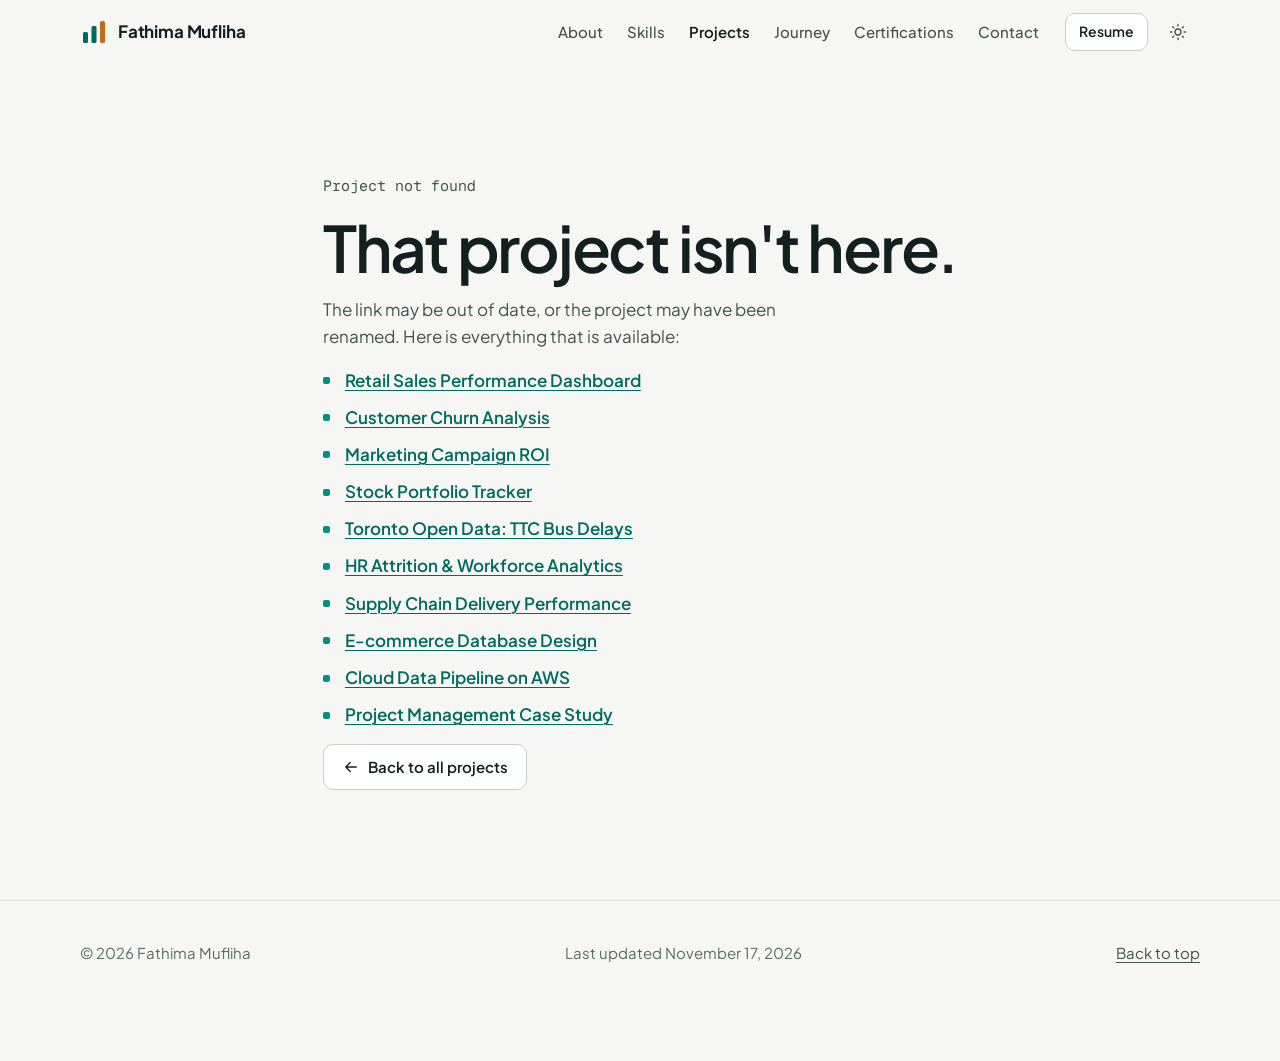
==== commit 28f8e6f2: "Add Certifications to the main menu - New Certifications link in the desktop and mobile menus on eve" ====
--- a/project.html
+++ b/project.html
@@ -67,6 +67,7 @@
           <li><a class="nav__link" href="./#skills">Skills</a></li>
           <li><a class="nav__link" href="./#projects" aria-current="true">Projects</a></li>
           <li><a class="nav__link" href="./#journey">Journey</a></li>
+          <li><a class="nav__link" href="./#certifications">Certifications</a></li>
           <li><a class="nav__link" href="./#contact">Contact</a></li>
         </ul>
       </nav>
@@ -88,6 +89,7 @@
       <a href="./#skills">Skills</a>
       <a href="./#projects">Projects</a>
       <a href="./#journey">Journey</a>
+      <a href="./#certifications">Certifications</a>
       <a href="./#contact">Contact</a>
       <a href="assets/resume.pdf" data-resume download>Download resume</a>
     </div>
--- a/css/style.css
+++ b/css/style.css
@@ -159,6 +159,7 @@
 h2,
 h3,
 h4,
+h5,
 p,
 ul,
 ol,
@@ -496,11 +497,13 @@
 .nav {
   display: flex;
   align-items: center;
-  gap: 1.5rem;
+  gap: 1rem;
   height: 100%;
 }
 
 .brand {
+  white-space: nowrap;
+  flex: none;
   display: inline-flex;
   align-items: center;
   gap: 0.625rem;
@@ -535,7 +538,7 @@
   display: inline-flex;
   align-items: center;
   min-height: 2.75rem;
-  padding: 0 0.75rem;
+  padding: 0 0.625rem;
   border-radius: var(--radius-m);
   color: var(--ink-2);
   font-size: 0.9375rem;
@@ -596,7 +599,7 @@
   display: none;
 }
 
-@media (min-width: 68rem) {
+@media (min-width: 86rem) {
   .brand {
     margin-right: 0;
   }
@@ -654,7 +657,7 @@
   border-bottom: 0;
 }
 
-@media (min-width: 56rem) {
+@media (min-width: 62rem) {
   .nav__links {
     display: flex;
   }
@@ -1220,72 +1223,201 @@
 }
 
 .chip-list {
-  display: flex;
-  flex-wrap: wrap;
-  gap: 0.5rem;
-  margin-top: 1rem;
-}
-
+  display: grid;
+  grid-template-columns: repeat(auto-fill, minmax(min(100%, 15rem), 1fr));
+  gap: 0.75rem;
+  margin-top: 1.125rem;
+}
+
+/* Skill chips: each tool wears its own brand colour (set from site.json as --brand / --brand-ink). */
 .skill-chip {
+  width: 100%;
+  --brand: var(--accent);
+  --brand-ink: #ffffff;
+  --brand-tint: color-mix(in srgb, var(--brand) 9%, var(--surface));
+  --brand-line: color-mix(in srgb, var(--brand) 45%, var(--line-strong));
+  position: relative;
   display: inline-flex;
   align-items: center;
-  gap: 0.625rem;
-  min-height: 2.875rem;
-  padding: 0.375rem 0.875rem 0.375rem 0.4375rem;
+  gap: 0.875rem;
+  min-height: 4rem;
+  padding: 0.5rem 1.125rem 0.5rem 0.5rem;
   border: 1px solid var(--line-strong);
-  border-radius: var(--radius-m);
+  border-radius: 14px;
   background: var(--surface);
   text-align: left;
-  transition: border-color 0.15s ease, transform 0.15s ease, box-shadow 0.15s ease;
-}
-
-.skill-chip:hover {
-  border-color: var(--accent);
-  transform: translateY(-2px);
-  box-shadow: var(--shadow-lift);
+  isolation: isolate;
+  overflow: hidden;
+  transition: transform 0.25s cubic-bezier(0.2, 0.7, 0.2, 1), border-color 0.2s ease, box-shadow 0.25s ease,
+    background-color 0.2s ease;
+}
+
+/* A soft wash of the brand colour that sweeps in on hover */
+.skill-chip::before {
+  content: "";
+  position: absolute;
+  inset: 0;
+  z-index: -1;
+  background: radial-gradient(120% 140% at 0% 50%, color-mix(in srgb, var(--brand) 16%, transparent) 0%, transparent 60%);
+  opacity: 0;
+  transition: opacity 0.3s ease;
+}
+
+.skill-chip:hover,
+.skill-chip:focus-visible {
+  transform: translateY(-3px);
+  border-color: var(--brand-line);
+  box-shadow: 0 1px 2px rgba(20, 32, 31, 0.06), 0 14px 28px -14px color-mix(in srgb, var(--brand) 55%, transparent);
+}
+
+.skill-chip:hover::before,
+.skill-chip:focus-visible::before,
+.skill-chip[aria-pressed="true"]::before {
+  opacity: 1;
+}
+
+.skill-chip[aria-pressed="true"] {
+  border-color: var(--brand);
+  background: var(--brand-tint);
+  box-shadow: inset 0 0 0 1px var(--brand);
+}
+
+.skill-chip__tile {
+  position: relative;
+  display: grid;
+  place-items: center;
+  width: 3rem;
+  height: 3rem;
+  flex: none;
+  border-radius: 11px;
+  background: linear-gradient(145deg, color-mix(in srgb, var(--brand) 82%, #ffffff) 0%, var(--brand) 55%, color-mix(in srgb, var(--brand) 85%, #000000) 100%);
+  color: var(--brand-ink);
+  box-shadow: inset 0 1px 0 rgba(255, 255, 255, 0.28), 0 6px 14px -8px color-mix(in srgb, var(--brand) 80%, transparent);
+  transition: transform 0.35s cubic-bezier(0.3, 1.5, 0.5, 1);
+}
+
+/* Glossy highlight across the top of the tile */
+.skill-chip__tile::after {
+  content: "";
+  position: absolute;
+  inset: 0 0 50% 0;
+  border-radius: 11px 11px 40% 40%;
+  background: linear-gradient(to bottom, rgba(255, 255, 255, 0.22), transparent);
+  pointer-events: none;
+}
+
+.skill-chip:hover .skill-chip__tile,
+.skill-chip:focus-visible .skill-chip__tile {
+  transform: rotate(-6deg) scale(1.08);
 }
 
 .skill-chip__icon {
-  display: grid;
-  place-items: center;
-  width: 2rem;
-  height: 2rem;
-  flex: none;
-  border-radius: var(--radius-s);
+  font-size: 1.25rem;
+  font-weight: 800;
+  letter-spacing: -0.03em;
+  line-height: 1;
+}
+
+.skill-chip__icon.is-long {
+  font-size: 0.875rem;
+  letter-spacing: 0;
+}
+
+.skill-chip__icon svg {
+  width: 1.625rem;
+  height: 1.625rem;
+  fill: currentColor;
+}
+
+.skill-chip__text {
+  display: grid;
+  gap: 0.125rem;
+  line-height: 1.25;
+}
+
+.skill-chip__name {
+  font-size: 1.0625rem;
+  font-weight: 650;
+  letter-spacing: -0.01em;
+}
+
+.skill-chip__detail {
+  color: var(--muted);
+  font-size: 0.8125rem;
+}
+
+.skill-chip__count {
+  margin-left: auto;
+  padding: 0.15rem 0.6rem;
+  border-radius: 999px;
   background: var(--surface-2);
+  color: var(--ink-2);
+  font-size: 0.75rem;
+  font-weight: 600;
+  white-space: nowrap;
+  transition: background-color 0.2s ease, color 0.2s ease;
+}
+
+.skill-chip:hover .skill-chip__count,
+.skill-chip[aria-pressed="true"] .skill-chip__count {
+  background: color-mix(in srgb, var(--brand) 14%, var(--surface));
   color: var(--ink);
-  font-family: var(--font-mono);
-  font-size: 0.6875rem;
-  font-weight: 600;
-  letter-spacing: -0.02em;
-}
-
-.skill-chip__icon svg {
-  width: 1.0625rem;
-  height: 1.0625rem;
-  fill: currentColor;
-}
-
-.skill-chip__text {
-  display: grid;
-  line-height: 1.25;
-}
-
-.skill-chip__name {
-  font-size: 0.9375rem;
-  font-weight: 600;
-}
-
-.skill-chip__detail {
-  color: var(--muted);
-  font-size: 0.75rem;
-}
-
-.skill-chip__count {
-  margin-left: 0.125rem;
-  color: var(--muted);
-  font-size: 0.8125rem;
-  font-variant-numeric: tabular-nums;
+}
+
+/* Entrance: the chips pop in one after another, once, when the section is first seen. */
+.skills.will-animate:not(.is-in) .skill-chip {
+  opacity: 0;
+  transform: translateY(14px) scale(0.94);
+}
+
+.skills.will-animate:not(.is-in) .skill-chip__tile {
+  transform: scale(0.4) rotate(-20deg);
+}
+
+.skills.is-in .skill-chip {
+  animation: chip-in 0.6s cubic-bezier(0.2, 0.8, 0.2, 1) backwards;
+  animation-delay: calc(var(--i, 0) * 70ms);
+}
+
+.skills.is-in .skill-chip__tile {
+  animation: tile-in 0.7s cubic-bezier(0.3, 1.6, 0.5, 1) backwards;
+  animation-delay: calc(var(--i, 0) * 70ms + 120ms);
+}
+
+@keyframes chip-in {
+  from {
+    opacity: 0;
+    transform: translateY(14px) scale(0.94);
+  }
+  to {
+    opacity: 1;
+    transform: none;
+  }
+}
+
+@keyframes tile-in {
+  from {
+    transform: scale(0.4) rotate(-20deg);
+  }
+  to {
+    transform: none;
+  }
+}
+
+/* After the entrance, hover takes over again */
+.skills.is-in .skill-chip:hover,
+.skills.is-in .skill-chip:focus-visible {
+  transform: translateY(-3px);
+}
+
+.skills.is-in .skill-chip:hover .skill-chip__tile,
+.skills.is-in .skill-chip:focus-visible .skill-chip__tile {
+  transform: rotate(-6deg) scale(1.08);
+}
+
+:root[data-theme="dark"] .skill-chip:hover,
+:root[data-theme="dark"] .skill-chip:focus-visible {
+  box-shadow: 0 0 0 1px color-mix(in srgb, var(--brand) 30%, transparent), 0 14px 32px -14px color-mix(in srgb, var(--brand) 70%, transparent);
 }
 
 .concepts {
@@ -2117,6 +2249,353 @@
 @media (min-width: 36rem) {
   .certs {
     grid-template-columns: repeat(2, minmax(0, 1fr));
+  }
+
+  .cert--progress {
+    grid-column: 1 / -1;
+  }
+}
+
+/* Training completed ahead of an exam */
+.cert--progress {
+  border-color: color-mix(in srgb, var(--accent) 35%, var(--line));
+}
+
+.cert--progress:hover {
+  transform: none;
+}
+
+.cert-progress {
+  margin-top: 1.25rem;
+  padding-top: 1.25rem;
+  border-top: 1px solid var(--line);
+}
+
+/* On the progress card the links sit above the progress panel, not pushed to the bottom */
+.cert--progress .cert__links {
+  margin-top: 0.5rem;
+}
+
+.cert-progress__title {
+  font-size: 1rem;
+  letter-spacing: -0.01em;
+}
+
+.cert-progress__summary {
+  margin-top: 0.25rem;
+  color: var(--ink-2);
+  font-size: 0.9375rem;
+}
+
+.cert-progress__stats {
+  display: grid;
+  grid-template-columns: repeat(3, minmax(0, 1fr));
+  gap: 0.5rem;
+  margin-top: 1rem;
+}
+
+.cert-progress__stats > div {
+  display: flex;
+  flex-direction: column-reverse;
+  justify-content: flex-end;
+  gap: 0.125rem;
+  padding: 0.75rem 0.875rem;
+  border-radius: var(--radius-m);
+  background: var(--accent-soft);
+}
+
+.cert-progress__stats dd {
+  color: var(--accent);
+  font-size: 1.25rem;
+  font-weight: 700;
+  letter-spacing: -0.02em;
+  line-height: 1.1;
+}
+
+.cert-progress__stats dt {
+  color: var(--ink-2);
+  font-size: 0.8125rem;
+  line-height: 1.3;
+}
+
+.earned-badge {
+  display: grid;
+  grid-template-columns: auto minmax(0, 1fr);
+  align-items: center;
+  gap: 1.25rem;
+  margin-top: 1rem;
+  padding: 1rem 1.25rem;
+  border: 1px solid var(--line);
+  border-radius: var(--radius-l);
+  background: var(--bg);
+}
+
+.earned-badge__art {
+  display: grid;
+  place-items: center;
+  width: 7rem;
+  height: 7rem;
+  color: var(--accent);
+}
+
+.earned-badge__art img {
+  width: 100%;
+  height: 100%;
+  object-fit: contain;
+  filter: drop-shadow(0 8px 14px rgba(20, 32, 31, 0.18));
+  transition: transform 0.35s cubic-bezier(0.3, 1.5, 0.5, 1);
+}
+
+.earned-badge:hover .earned-badge__art img {
+  transform: scale(1.05) rotate(-3deg);
+}
+
+.earned-badge__art .icon {
+  width: 2.5rem;
+  height: 2.5rem;
+}
+
+.earned-badge__body {
+  display: grid;
+  align-content: center;
+  justify-items: start;
+  gap: 0.375rem;
+}
+
+.earned-badge__title {
+  font-size: 1.0625rem;
+  letter-spacing: -0.01em;
+}
+
+.earned-badge__meta {
+  color: var(--muted);
+  font-size: 0.8125rem;
+}
+
+.earned-badge__skills {
+  margin-block: 0.25rem;
+}
+
+@media (max-width: 30rem) {
+  .earned-badge {
+    grid-template-columns: minmax(0, 1fr);
+    justify-items: center;
+    text-align: center;
+  }
+
+  .earned-badge__body {
+    justify-items: center;
+  }
+}
+
+/* Course modules as a numbered checklist */
+.module-list {
+  display: grid;
+  grid-template-columns: repeat(auto-fill, minmax(min(100%, 17rem), 1fr));
+  gap: 0 1.5rem;
+  margin-top: 0.5rem;
+}
+
+.module-list li {
+  display: grid;
+  grid-template-columns: 1.375rem 4.5rem minmax(0, 1fr);
+  align-items: center;
+  gap: 0.625rem;
+  padding-block: 0.5rem;
+  border-bottom: 1px solid var(--line);
+  font-size: 0.9375rem;
+}
+
+.module-list__check {
+  display: grid;
+  place-items: center;
+  width: 1.375rem;
+  height: 1.375rem;
+  border-radius: 50%;
+  background: var(--accent);
+  color: var(--accent-ink);
+}
+
+.module-list__check .icon {
+  width: 0.8125rem;
+  height: 0.8125rem;
+  stroke-width: 2.75;
+}
+
+.module-list__num {
+  color: var(--muted);
+  font-size: 0.8125rem;
+  font-variant-numeric: tabular-nums;
+}
+
+.cert-progress__sub {
+  margin-top: 1.25rem;
+  color: var(--ink-2);
+  font-size: 0.875rem;
+  font-weight: 600;
+  letter-spacing: 0;
+}
+
+/* Trophies: one tile per learning path */
+.trophy-grid {
+  display: grid;
+  grid-template-columns: repeat(auto-fill, minmax(min(100%, 8.25rem), 1fr));
+  gap: 0.625rem;
+  margin-top: 0.625rem;
+}
+
+.trophy {
+  display: grid;
+  justify-items: center;
+  align-content: start;
+  gap: 0.375rem;
+  padding: 0.875rem 0.625rem 0.75rem;
+  border: 1px solid var(--line);
+  border-radius: var(--radius-m);
+  background: var(--bg);
+  text-align: center;
+  transition: transform 0.25s cubic-bezier(0.2, 0.7, 0.2, 1), border-color 0.2s ease, box-shadow 0.25s ease;
+}
+
+.trophy:hover {
+  transform: translateY(-3px);
+  border-color: var(--line-strong);
+  box-shadow: var(--shadow-lift);
+}
+
+.trophy__art,
+.badge-card__art {
+  display: grid;
+  place-items: center;
+  width: 4.5rem;
+  height: 4.5rem;
+  color: var(--accent);
+}
+
+.trophy__art img,
+.badge-card__art img {
+  width: 100%;
+  height: 100%;
+  object-fit: contain;
+  transition: transform 0.35s cubic-bezier(0.3, 1.5, 0.5, 1);
+}
+
+.trophy:hover .trophy__art img,
+.badge-card:hover .badge-card__art img {
+  transform: scale(1.08) rotate(-4deg);
+}
+
+.trophy__art .icon,
+.badge-card__art .icon {
+  width: 2rem;
+  height: 2rem;
+}
+
+.trophy__name {
+  font-size: 0.8125rem;
+  font-weight: 600;
+  line-height: 1.3;
+}
+
+.trophy__date,
+.badge-card__date {
+  color: var(--muted);
+  font-size: 0.75rem;
+  font-variant-numeric: tabular-nums;
+}
+
+/* All module badges, folded away until asked for */
+.cert-badges {
+  margin-top: 1rem;
+  border: 1px solid var(--line);
+  border-radius: var(--radius-m);
+}
+
+.cert-badges summary {
+  display: flex;
+  align-items: center;
+  justify-content: space-between;
+  gap: 1rem;
+  min-height: 2.875rem;
+  padding: 0.5rem 1rem;
+  color: var(--accent);
+  font-size: 0.9375rem;
+  font-weight: 600;
+  cursor: pointer;
+  list-style: none;
+  border-radius: var(--radius-m);
+}
+
+.cert-badges summary::-webkit-details-marker {
+  display: none;
+}
+
+.cert-badges summary .icon {
+  transition: transform 0.2s ease;
+}
+
+.cert-badges[open] summary .icon {
+  transform: rotate(90deg);
+}
+
+.cert-badges summary:focus-visible {
+  outline-offset: -2px;
+}
+
+.cert-badges__grid {
+  display: grid;
+  grid-template-columns: repeat(auto-fill, minmax(min(100%, 6.75rem), 1fr));
+  gap: 0.5rem;
+  padding: 0.25rem 0.75rem 0.875rem;
+}
+
+.badge-card {
+  display: grid;
+  justify-items: center;
+  align-content: start;
+  gap: 0.25rem;
+  padding: 0.625rem 0.375rem;
+  border-radius: var(--radius-m);
+  text-align: center;
+}
+
+.badge-card:hover {
+  background: var(--bg);
+}
+
+.badge-card__art {
+  width: 3.75rem;
+  height: 3.75rem;
+}
+
+.badge-card__name {
+  font-size: 0.75rem;
+  font-weight: 600;
+  line-height: 1.3;
+}
+
+.cert-badges[open] .badge-card {
+  animation: chip-in 0.45s cubic-bezier(0.2, 0.8, 0.2, 1) backwards;
+  animation-delay: calc(var(--i, 0) * 30ms);
+}
+
+.cert-progress__foot {
+  display: flex;
+  flex-wrap: wrap;
+  align-items: center;
+  justify-content: space-between;
+  gap: 0.75rem 1rem;
+  margin-top: 1rem;
+}
+
+.cert-progress__foot p {
+  color: var(--ink-2);
+  font-size: 0.875rem;
+}
+
+@media (max-width: 30rem) {
+  .cert-progress__stats {
+    grid-template-columns: minmax(0, 1fr);
   }
 }
 
@@ -2481,7 +2960,7 @@
   border-color: var(--accent);
 }
 
-@media (min-width: 68rem) {
+@media (min-width: 86rem) {
   /* The header carries the pill on wide screens. */
   .avail-pill {
     display: none;
@@ -3234,6 +3713,11 @@
   .pcard:focus-within,
   .cert:hover,
   .skill-chip:hover,
+  .skill-chip:hover .skill-chip__tile,
+  .trophy:hover,
+  .trophy:hover .trophy__art img,
+  .earned-badge:hover .earned-badge__art img,
+  .badge-card:hover .badge-card__art img,
   .case__nav a:hover {
     transform: none;
   }
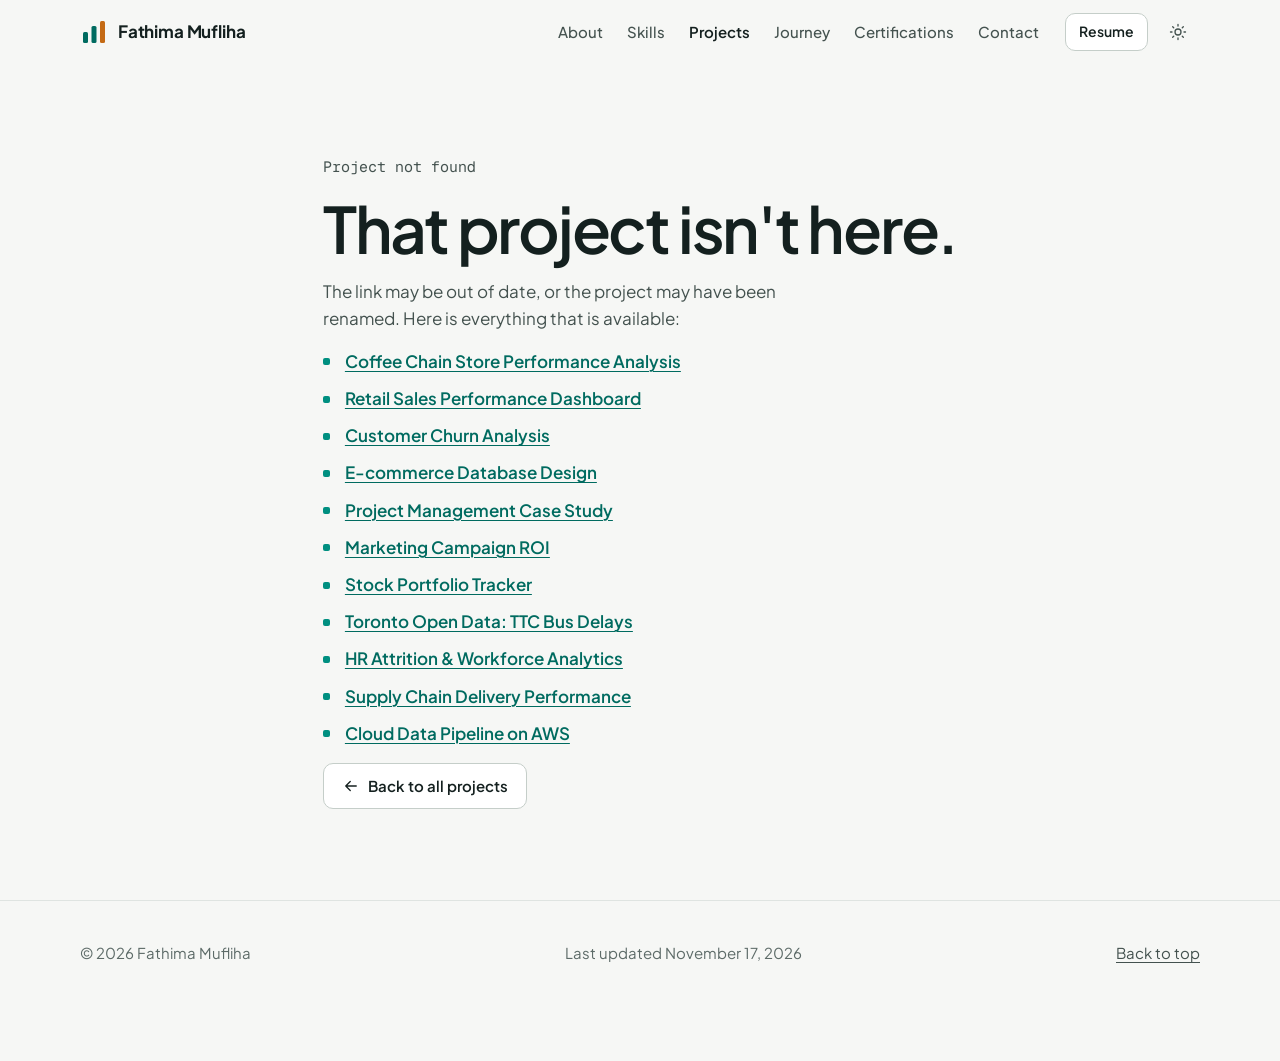
==== commit 39eea3aa: "Sort projects by status and always load fresh data - Projects list Completed first, then In progress" ====
--- a/project.html
+++ b/project.html
@@ -35,8 +35,6 @@
   </script>
 
   <link rel="preload" href="assets/fonts/plus-jakarta-sans-latin.woff2" as="font" type="font/woff2" crossorigin>
-  <link rel="preload" href="data/site.json" as="fetch" crossorigin="anonymous">
-  <link rel="preload" href="data/projects.json" as="fetch" crossorigin="anonymous">
   <link rel="stylesheet" href="css/style.css">
   <link rel="modulepreload" href="js/projects.js">
   <script type="module" src="js/main.js"></script>
--- a/css/style.css
+++ b/css/style.css
@@ -1734,21 +1734,39 @@
   gap: 0.375rem;
 }
 
-.chart-legend i {
+.legend-key {
+  flex: none;
+  display: inline-block;
+  background: var(--series-1);
+}
+
+.legend-key[data-slot="1"] {
+  background: var(--series-2);
+}
+
+.legend-key--line {
   width: 0.875rem;
   height: 2px;
   border-radius: 1px;
-  background: var(--series-1);
-}
-
-.chart-legend span:nth-child(2) i {
-  background: var(--series-2);
-}
-
-.chart-legend--bar i {
+}
+
+.legend-key--box {
   width: 0.625rem;
   height: 0.625rem;
   border-radius: 2px;
+}
+
+.legend-key--dot {
+  width: 0.625rem;
+  height: 0.625rem;
+  border-radius: 50%;
+}
+
+.legend-key--dash {
+  width: 1rem;
+  height: 0;
+  border-top: 1.5px dashed var(--ink);
+  background: none;
 }
 
 .pcard__body {
@@ -3353,6 +3371,21 @@
   font-size: 0.8125rem;
 }
 
+.chart-block__canvas.is-tall {
+  height: 22rem;
+}
+
+.chart-block__canvas.is-short {
+  height: 12rem;
+}
+
+.chart-block__caption {
+  margin-top: 0.875rem;
+  color: var(--ink-2);
+  font-size: 0.9375rem;
+  line-height: 1.55;
+}
+
 .chart-block__note {
   margin-top: 0.875rem;
   color: var(--muted);
@@ -3386,11 +3419,225 @@
   font-weight: 600;
 }
 
+.data-table td.is-text {
+  text-align: left;
+}
+
 .data-table td:not(:first-child),
 .data-table th:not(:first-child) {
   text-align: right;
   padding-right: 0;
   padding-left: 0.75rem;
+}
+
+/* Results at a glance */
+.case-highlights {
+  display: grid;
+  grid-template-columns: repeat(auto-fit, minmax(min(100%, 12rem), 1fr));
+  gap: 0.75rem;
+  margin-bottom: clamp(2rem, 5vw, 3rem);
+}
+
+.case-highlight {
+  position: relative;
+  display: flex;
+  flex-direction: column;
+  justify-content: flex-start;
+  gap: 0.25rem;
+  padding: 1.25rem 1.25rem 1.125rem;
+  border: 1px solid var(--line);
+  border-radius: var(--radius-l);
+  background: var(--surface);
+  overflow: hidden;
+}
+
+.case-highlight::before {
+  content: "";
+  position: absolute;
+  inset: 0 auto 0 0;
+  width: 3px;
+  background: var(--series-1);
+}
+
+.case-highlight:nth-child(even)::before {
+  background: var(--series-2);
+}
+
+.case-highlight__value {
+  order: 1;
+  font-size: clamp(1.75rem, 1.4rem + 1.2vw, 2.25rem);
+  font-weight: 700;
+  letter-spacing: -0.035em;
+  line-height: 1.05;
+  font-variant-numeric: tabular-nums;
+}
+
+.case-highlight dt {
+  order: 2;
+  color: var(--ink);
+  font-size: 0.9375rem;
+  font-weight: 600;
+  line-height: 1.3;
+}
+
+.case-highlight__note {
+  order: 3;
+  margin-top: 0.125rem;
+  color: var(--muted);
+  font-size: 0.8125rem;
+  line-height: 1.4;
+}
+
+.js .case-highlight {
+  animation: chip-in 0.6s cubic-bezier(0.2, 0.8, 0.2, 1) backwards;
+  animation-delay: calc(var(--i, 0) * 80ms + 150ms);
+}
+
+.case-intro {
+  max-width: 42rem;
+  color: var(--ink-2);
+}
+
+.case-section > .case-intro + * {
+  margin-top: 1.5rem;
+}
+
+.case-subhead {
+  margin-top: clamp(2.5rem, 6vw, 3.5rem);
+  margin-bottom: 0.75rem;
+  font-size: 1.25rem;
+  letter-spacing: -0.02em;
+}
+
+/* Several charts side by side */
+.chart-gallery {
+  display: grid;
+  grid-template-columns: repeat(auto-fit, minmax(min(100%, 22rem), 1fr));
+  gap: 1rem;
+  margin-top: 1.5rem;
+}
+
+.chart-gallery .chart-block {
+  max-width: none;
+  margin-bottom: 0;
+}
+
+.chart-gallery .chart-block.is-wide {
+  grid-column: 1 / -1;
+}
+
+/* Two groups compared, row by row */
+.compare {
+  margin-top: 1rem;
+  padding: 1.25rem;
+  border: 1px solid var(--line);
+  border-radius: var(--radius-l);
+  background: var(--surface);
+}
+
+.compare__title {
+  font-size: 1rem;
+  font-weight: 600;
+}
+
+.compare__table {
+  display: grid;
+  margin-top: 0.75rem;
+}
+
+.compare__row {
+  display: grid;
+  grid-template-columns: minmax(7rem, 1.2fr) repeat(2, minmax(0, 1fr));
+  align-items: center;
+  gap: 1rem;
+  padding-block: 0.75rem;
+  border-top: 1px solid var(--line);
+}
+
+.compare__row--head {
+  padding-block: 0 0.5rem;
+  border-top: 0;
+}
+
+.compare__col {
+  display: inline-flex;
+  align-items: center;
+  gap: 0.5rem;
+  color: var(--ink-2);
+  font-size: 0.875rem;
+  font-weight: 600;
+}
+
+.compare__col i {
+  width: 0.625rem;
+  height: 0.625rem;
+  border-radius: 2px;
+  background: var(--series-1);
+}
+
+.compare__col[data-slot="1"] i,
+.compare__cell[data-slot="1"] .compare__bar {
+  background: var(--series-2);
+}
+
+.compare__label {
+  color: var(--ink-2);
+  font-size: 0.9375rem;
+}
+
+.compare__cell {
+  display: grid;
+  gap: 0.375rem;
+}
+
+.compare__cell b {
+  font-size: 1.125rem;
+  font-weight: 650;
+  font-variant-numeric: tabular-nums;
+}
+
+.compare__bar {
+  display: block;
+  width: var(--w, 0%);
+  height: 6px;
+  border-radius: 3px;
+  background: var(--series-1);
+  transform-origin: left;
+}
+
+.js .compare__bar {
+  animation: bar-grow 0.8s cubic-bezier(0.2, 0.8, 0.2, 1) backwards 0.2s;
+}
+
+@keyframes bar-grow {
+  from {
+    transform: scaleX(0);
+  }
+}
+
+@media (max-width: 30rem) {
+  .compare__row {
+    grid-template-columns: repeat(2, minmax(0, 1fr));
+    gap: 0.25rem 1rem;
+  }
+
+  .compare__label {
+    grid-column: 1 / -1;
+  }
+
+  .compare__row--head .compare__col:first-of-type {
+    grid-column: 1;
+  }
+}
+
+.tabs__steps {
+  margin-top: 1rem;
+  font-size: 0.9375rem;
+}
+
+.tabs__panel .chart-block {
+  margin-top: 1.25rem;
+  margin-bottom: 0;
 }
 
 /* Subproject tabs */
